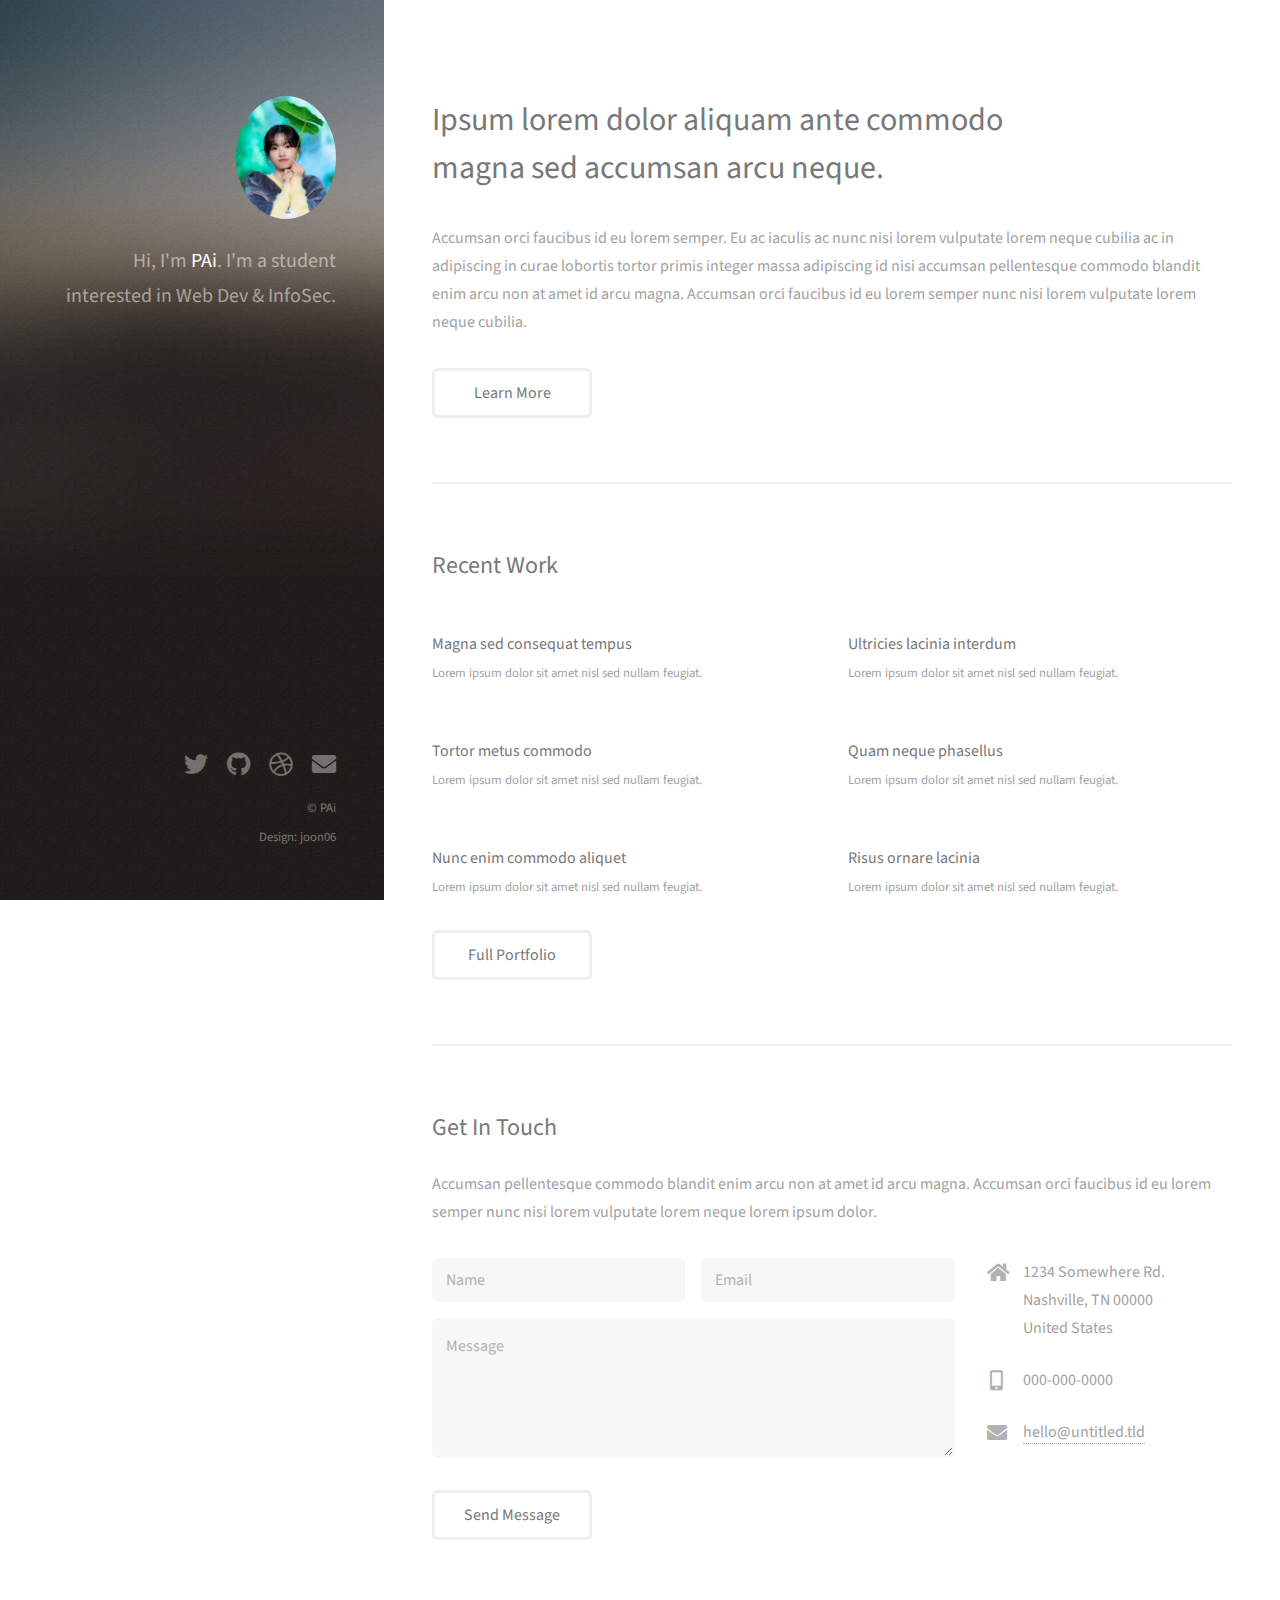
==== Main Page/index.html @ ccb16c76 "profile update" ====
<!DOCTYPE HTML>
<!--
	Strata by HTML5 UP
	html5up.net | @ajlkn
	Free for personal and commercial use under the CCA 3.0 license (html5up.net/license)
-->
<html>
	<head>
		<title>Strata by HTML5 UP</title>
		<meta charset="utf-8" />
		<meta name="viewport" content="width=device-width, initial-scale=1, user-scalable=no" />
		<link rel="stylesheet" href="assets/css/main.css" />
	</head>
	<body class="is-preload">

		<!-- Header -->
			<header id="header">
				<div class="inner">
					<a href="./index.html" class="image avatar"><img src="images/profileImage1.jpeg" alt="Profile Image" /></a>
					<h1>Hi, I'm <strong>PAi</strong>. I'm a student<br/>
					interested in Web Dev & InfoSec.<br/>
					</h1>
				</div>
			</header>

		<!-- Main -->
			<div id="main">

				<!-- One -->
					<section id="one">
						<header class="major">
							<h2>Ipsum lorem dolor aliquam ante commodo<br />
							magna sed accumsan arcu neque.</h2>
						</header>
						<p>Accumsan orci faucibus id eu lorem semper. Eu ac iaculis ac nunc nisi lorem vulputate lorem neque cubilia ac in adipiscing in curae lobortis tortor primis integer massa adipiscing id nisi accumsan pellentesque commodo blandit enim arcu non at amet id arcu magna. Accumsan orci faucibus id eu lorem semper nunc nisi lorem vulputate lorem neque cubilia.</p>
						<ul class="actions">
							<li><a href="#" class="button">Learn More</a></li>
						</ul>
					</section>

				<!-- Two -->
					<section id="two">
						<h2>Recent Work</h2>
						<div class="row">
							<article class="col-6 col-12-xsmall work-item">
								<a href="images/fulls/01.jpg" class="image fit thumb"><img src="images/thumbs/01.jpg" alt="" /></a>
								<h3>Magna sed consequat tempus</h3>
								<p>Lorem ipsum dolor sit amet nisl sed nullam feugiat.</p>
							</article>
							<article class="col-6 col-12-xsmall work-item">
								<a href="images/fulls/02.jpg" class="image fit thumb"><img src="images/thumbs/02.jpg" alt="" /></a>
								<h3>Ultricies lacinia interdum</h3>
								<p>Lorem ipsum dolor sit amet nisl sed nullam feugiat.</p>
							</article>
							<article class="col-6 col-12-xsmall work-item">
								<a href="images/fulls/03.jpg" class="image fit thumb"><img src="images/thumbs/03.jpg" alt="" /></a>
								<h3>Tortor metus commodo</h3>
								<p>Lorem ipsum dolor sit amet nisl sed nullam feugiat.</p>
							</article>
							<article class="col-6 col-12-xsmall work-item">
								<a href="images/fulls/04.jpg" class="image fit thumb"><img src="images/thumbs/04.jpg" alt="" /></a>
								<h3>Quam neque phasellus</h3>
								<p>Lorem ipsum dolor sit amet nisl sed nullam feugiat.</p>
							</article>
							<article class="col-6 col-12-xsmall work-item">
								<a href="images/fulls/05.jpg" class="image fit thumb"><img src="images/thumbs/05.jpg" alt="" /></a>
								<h3>Nunc enim commodo aliquet</h3>
								<p>Lorem ipsum dolor sit amet nisl sed nullam feugiat.</p>
							</article>
							<article class="col-6 col-12-xsmall work-item">
								<a href="images/fulls/06.jpg" class="image fit thumb"><img src="images/thumbs/06.jpg" alt="" /></a>
								<h3>Risus ornare lacinia</h3>
								<p>Lorem ipsum dolor sit amet nisl sed nullam feugiat.</p>
							</article>
						</div>
						<ul class="actions">
							<li><a href="#" class="button">Full Portfolio</a></li>
						</ul>
					</section>

				<!-- Three -->
					<section id="three">
						<h2>Get In Touch</h2>
						<p>Accumsan pellentesque commodo blandit enim arcu non at amet id arcu magna. Accumsan orci faucibus id eu lorem semper nunc nisi lorem vulputate lorem neque lorem ipsum dolor.</p>
						<div class="row">
							<div class="col-8 col-12-small">
								<form method="post" action="#">
									<div class="row gtr-uniform gtr-50">
										<div class="col-6 col-12-xsmall"><input type="text" name="name" id="name" placeholder="Name" /></div>
										<div class="col-6 col-12-xsmall"><input type="email" name="email" id="email" placeholder="Email" /></div>
										<div class="col-12"><textarea name="message" id="message" placeholder="Message" rows="4"></textarea></div>
									</div>
								</form>
								<ul class="actions">
									<li><input type="submit" value="Send Message" /></li>
								</ul>
							</div>
							<div class="col-4 col-12-small">
								<ul class="labeled-icons">
									<li>
										<h3 class="icon solid fa-home"><span class="label">Address</span></h3>
										1234 Somewhere Rd.<br />
										Nashville, TN 00000<br />
										United States
									</li>
									<li>
										<h3 class="icon solid fa-mobile-alt"><span class="label">Phone</span></h3>
										000-000-0000
									</li>
									<li>
										<h3 class="icon solid fa-envelope"><span class="label">Email</span></h3>
										<a href="#">hello@untitled.tld</a>
									</li>
								</ul>
							</div>
						</div>
					</section>

				<!-- Four -->
				<!--
					<section id="four">
						<h2>Elements</h2>

						<section>
							<h4>Text</h4>
							<p>This is <b>bold</b> and this is <strong>strong</strong>. This is <i>italic</i> and this is <em>emphasized</em>.
							This is <sup>superscript</sup> text and this is <sub>subscript</sub> text.
							This is <u>underlined</u> and this is code: <code>for (;;) { ... }</code>. Finally, <a href="#">this is a link</a>.</p>
							<hr />
							<header>
								<h4>Heading with a Subtitle</h4>
								<p>Lorem ipsum dolor sit amet nullam id egestas urna aliquam</p>
							</header>
							<p>Nunc lacinia ante nunc ac lobortis. Interdum adipiscing gravida odio porttitor sem non mi integer non faucibus ornare mi ut ante amet placerat aliquet. Volutpat eu sed ante lacinia sapien lorem accumsan varius montes viverra nibh in adipiscing blandit tempus accumsan.</p>
							<header>
								<h5>Heading with a Subtitle</h5>
								<p>Lorem ipsum dolor sit amet nullam id egestas urna aliquam</p>
							</header>
							<p>Nunc lacinia ante nunc ac lobortis. Interdum adipiscing gravida odio porttitor sem non mi integer non faucibus ornare mi ut ante amet placerat aliquet. Volutpat eu sed ante lacinia sapien lorem accumsan varius montes viverra nibh in adipiscing blandit tempus accumsan.</p>
							<hr />
							<h2>Heading Level 2</h2>
							<h3>Heading Level 3</h3>
							<h4>Heading Level 4</h4>
							<h5>Heading Level 5</h5>
							<h6>Heading Level 6</h6>
							<hr />
							<h5>Blockquote</h5>
							<blockquote>Fringilla nisl. Donec accumsan interdum nisi, quis tincidunt felis sagittis eget tempus euismod. Vestibulum ante ipsum primis in faucibus vestibulum. Blandit adipiscing eu felis iaculis volutpat ac adipiscing accumsan faucibus. Vestibulum ante ipsum primis in faucibus lorem ipsum dolor sit amet nullam adipiscing eu felis.</blockquote>
							<h5>Preformatted</h5>
							<pre><code>i = 0;

while (!deck.isInOrder()) {
print 'Iteration ' + i;
deck.shuffle();
i++;
}

print 'It took ' + i + ' iterations to sort the deck.';</code></pre>
						</section>

						<section>
							<h4>Lists</h4>
							<div class="row">
								<div class="col-6 col-12-xsmall">
									<h5>Unordered</h5>
									<ul>
										<li>Dolor pulvinar etiam magna etiam.</li>
										<li>Sagittis adipiscing lorem eleifend.</li>
										<li>Felis enim feugiat dolore viverra.</li>
									</ul>
									<h5>Alternate</h5>
									<ul class="alt">
										<li>Dolor pulvinar etiam magna etiam.</li>
										<li>Sagittis adipiscing lorem eleifend.</li>
										<li>Felis enim feugiat dolore viverra.</li>
									</ul>
								</div>
								<div class="col-6 col-12-xsmall">
									<h5>Ordered</h5>
									<ol>
										<li>Dolor pulvinar etiam magna etiam.</li>
										<li>Etiam vel felis at lorem sed viverra.</li>
										<li>Felis enim feugiat dolore viverra.</li>
										<li>Dolor pulvinar etiam magna etiam.</li>
										<li>Etiam vel felis at lorem sed viverra.</li>
										<li>Felis enim feugiat dolore viverra.</li>
									</ol>
									<h5>Icons</h5>
									<ul class="icons">
										<li><a href="#" class="icon brands fa-twitter"><span class="label">Twitter</span></a></li>
										<li><a href="#" class="icon brands fa-facebook-f"><span class="label">Facebook</span></a></li>
										<li><a href="#" class="icon brands fa-instagram"><span class="label">Instagram</span></a></li>
										<li><a href="#" class="icon brands fa-github"><span class="label">Github</span></a></li>
										<li><a href="#" class="icon brands fa-dribbble"><span class="label">Dribbble</span></a></li>
										<li><a href="#" class="icon brands fa-tumblr"><span class="label">Tumblr</span></a></li>
									</ul>
								</div>
							</div>
							<h5>Actions</h5>
							<ul class="actions">
								<li><a href="#" class="button primary">Default</a></li>
								<li><a href="#" class="button">Default</a></li>
							</ul>
							<ul class="actions small">
								<li><a href="#" class="button primary small">Small</a></li>
								<li><a href="#" class="button small">Small</a></li>
							</ul>
							<div class="row">
								<div class="col-6 col-12-small">
									<ul class="actions stacked">
										<li><a href="#" class="button primary">Default</a></li>
										<li><a href="#" class="button">Default</a></li>
									</ul>
								</div>
								<div class="col-6 col-12-small">
									<ul class="actions stacked">
										<li><a href="#" class="button primary small">Small</a></li>
										<li><a href="#" class="button small">Small</a></li>
									</ul>
								</div>
								<div class="col-6 col-12-small">
									<ul class="actions stacked">
										<li><a href="#" class="button primary fit">Default</a></li>
										<li><a href="#" class="button fit">Default</a></li>
									</ul>
								</div>
								<div class="col-6 col-12-small">
									<ul class="actions stacked">
										<li><a href="#" class="button primary small fit">Small</a></li>
										<li><a href="#" class="button small fit">Small</a></li>
									</ul>
								</div>
							</div>
						</section>

						<section>
							<h4>Table</h4>
							<h5>Default</h5>
							<div class="table-wrapper">
								<table>
									<thead>
										<tr>
											<th>Name</th>
											<th>Description</th>
											<th>Price</th>
										</tr>
									</thead>
									<tbody>
										<tr>
											<td>Item One</td>
											<td>Ante turpis integer aliquet porttitor.</td>
											<td>29.99</td>
										</tr>
										<tr>
											<td>Item Two</td>
											<td>Vis ac commodo adipiscing arcu aliquet.</td>
											<td>19.99</td>
										</tr>
										<tr>
											<td>Item Three</td>
											<td> Morbi faucibus arcu accumsan lorem.</td>
											<td>29.99</td>
										</tr>
										<tr>
											<td>Item Four</td>
											<td>Vitae integer tempus condimentum.</td>
											<td>19.99</td>
										</tr>
										<tr>
											<td>Item Five</td>
											<td>Ante turpis integer aliquet porttitor.</td>
											<td>29.99</td>
										</tr>
									</tbody>
									<tfoot>
										<tr>
											<td colspan="2"></td>
											<td>100.00</td>
										</tr>
									</tfoot>
								</table>
							</div>

							<h5>Alternate</h5>
							<div class="table-wrapper">
								<table class="alt">
									<thead>
										<tr>
											<th>Name</th>
											<th>Description</th>
											<th>Price</th>
										</tr>
									</thead>
									<tbody>
										<tr>
											<td>Item One</td>
											<td>Ante turpis integer aliquet porttitor.</td>
											<td>29.99</td>
										</tr>
										<tr>
											<td>Item Two</td>
											<td>Vis ac commodo adipiscing arcu aliquet.</td>
											<td>19.99</td>
										</tr>
										<tr>
											<td>Item Three</td>
											<td> Morbi faucibus arcu accumsan lorem.</td>
											<td>29.99</td>
										</tr>
										<tr>
											<td>Item Four</td>
											<td>Vitae integer tempus condimentum.</td>
											<td>19.99</td>
										</tr>
										<tr>
											<td>Item Five</td>
											<td>Ante turpis integer aliquet porttitor.</td>
											<td>29.99</td>
										</tr>
									</tbody>
									<tfoot>
										<tr>
											<td colspan="2"></td>
											<td>100.00</td>
										</tr>
									</tfoot>
								</table>
							</div>
						</section>

						<section>
							<h4>Buttons</h4>
							<ul class="actions">
								<li><a href="#" class="button primary">Primary</a></li>
								<li><a href="#" class="button">Default</a></li>
							</ul>
							<ul class="actions">
								<li><a href="#" class="button large">Large</a></li>
								<li><a href="#" class="button">Default</a></li>
								<li><a href="#" class="button small">Small</a></li>
							</ul>
							<ul class="actions fit">
								<li><a href="#" class="button primary fit">Fit</a></li>
								<li><a href="#" class="button fit">Fit</a></li>
							</ul>
							<ul class="actions fit small">
								<li><a href="#" class="button primary fit small">Fit + Small</a></li>
								<li><a href="#" class="button fit small">Fit + Small</a></li>
							</ul>
							<ul class="actions">
								<li><a href="#" class="button primary icon solid fa-download">Icon</a></li>
								<li><a href="#" class="button icon solid fa-download">Icon</a></li>
							</ul>
							<ul class="actions">
								<li><span class="button primary disabled">Primary</span></li>
								<li><span class="button disabled">Default</span></li>
							</ul>
						</section>

						<section>
							<h4>Form</h4>
							<form method="post" action="#">
								<div class="row gtr-uniform gtr-50">
									<div class="col-6 col-12-xsmall">
										<input type="text" name="demo-name" id="demo-name" value="" placeholder="Name" />
									</div>
									<div class="col-6 col-12-xsmall">
										<input type="email" name="demo-email" id="demo-email" value="" placeholder="Email" />
									</div>
									<div class="col-12">
										<select name="demo-category" id="demo-category">
											<option value="">- Category -</option>
											<option value="1">Manufacturing</option>
											<option value="1">Shipping</option>
											<option value="1">Administration</option>
											<option value="1">Human Resources</option>
										</select>
									</div>
									<div class="col-4 col-12-small">
										<input type="radio" id="demo-priority-low" name="demo-priority" checked>
										<label for="demo-priority-low">Low Priority</label>
									</div>
									<div class="col-4 col-12-small">
										<input type="radio" id="demo-priority-normal" name="demo-priority">
										<label for="demo-priority-normal">Normal Priority</label>
									</div>
									<div class="col-4 col-12-small">
										<input type="radio" id="demo-priority-high" name="demo-priority">
										<label for="demo-priority-high">High Priority</label>
									</div>
									<div class="col-6 col-12-small">
										<input type="checkbox" id="demo-copy" name="demo-copy">
										<label for="demo-copy">Email me a copy of this message</label>
									</div>
									<div class="col-6 col-12-small">
										<input type="checkbox" id="demo-human" name="demo-human" checked>
										<label for="demo-human">I am a human and not a robot</label>
									</div>
									<div class="col-12">
										<textarea name="demo-message" id="demo-message" placeholder="Enter your message" rows="6"></textarea>
									</div>
									<div class="col-12">
										<ul class="actions">
											<li><input type="submit" value="Send Message" class="primary" /></li>
											<li><input type="reset" value="Reset" /></li>
										</ul>
									</div>
								</div>
							</form>
						</section>

						<section>
							<h4>Image</h4>
							<h5>Fit</h5>
							<div class="box alt">
								<div class="row gtr-50 gtr-uniform">
									<div class="col-12"><span class="image fit"><img src="images/fulls/05.jpg" alt="" /></span></div>
									<div class="col-4"><span class="image fit"><img src="images/thumbs/01.jpg" alt="" /></span></div>
									<div class="col-4"><span class="image fit"><img src="images/thumbs/02.jpg" alt="" /></span></div>
									<div class="col-4"><span class="image fit"><img src="images/thumbs/03.jpg" alt="" /></span></div>
									<div class="col-4"><span class="image fit"><img src="images/thumbs/04.jpg" alt="" /></span></div>
									<div class="col-4"><span class="image fit"><img src="images/thumbs/05.jpg" alt="" /></span></div>
									<div class="col-4"><span class="image fit"><img src="images/thumbs/06.jpg" alt="" /></span></div>
									<div class="col-4"><span class="image fit"><img src="images/thumbs/03.jpg" alt="" /></span></div>
									<div class="col-4"><span class="image fit"><img src="images/thumbs/02.jpg" alt="" /></span></div>
									<div class="col-4"><span class="image fit"><img src="images/thumbs/01.jpg" alt="" /></span></div>
								</div>
							</div>
							<h5>Left &amp; Right</h5>
							<p><span class="image left"><img src="images/avatar.jpg" alt="" /></span>Fringilla nisl. Donec accumsan interdum nisi, quis tincidunt felis sagittis eget. tempus euismod. Vestibulum ante ipsum primis in faucibus vestibulum. Blandit adipiscing eu felis iaculis volutpat ac adipiscing accumsan eu faucibus. Integer ac pellentesque praesent tincidunt felis sagittis eget. tempus euismod. Vestibulum ante ipsum primis in faucibus vestibulum. Blandit adipiscing eu felis iaculis volutpat ac adipiscing accumsan eu faucibus. Integer ac pellentesque praesent. Donec accumsan interdum nisi, quis tincidunt felis sagittis eget. tempus euismod. Vestibulum ante ipsum primis in faucibus vestibulum. Blandit adipiscing eu felis iaculis volutpat ac adipiscing accumsan eu faucibus. Integer ac pellentesque praesent tincidunt felis sagittis eget. tempus euismod. Vestibulum ante ipsum primis in faucibus vestibulum. Blandit adipiscing eu felis iaculis volutpat ac adipiscing accumsan eu faucibus. Integer ac pellentesque praesent.</p>
							<p><span class="image right"><img src="images/avatar.jpg" alt="" /></span>Fringilla nisl. Donec accumsan interdum nisi, quis tincidunt felis sagittis eget. tempus euismod. Vestibulum ante ipsum primis in faucibus vestibulum. Blandit adipiscing eu felis iaculis volutpat ac adipiscing accumsan eu faucibus. Integer ac pellentesque praesent tincidunt felis sagittis eget. tempus euismod. Vestibulum ante ipsum primis in faucibus vestibulum. Blandit adipiscing eu felis iaculis volutpat ac adipiscing accumsan eu faucibus. Integer ac pellentesque praesent. Donec accumsan interdum nisi, quis tincidunt felis sagittis eget. tempus euismod. Vestibulum ante ipsum primis in faucibus vestibulum. Blandit adipiscing eu felis iaculis volutpat ac adipiscing accumsan eu faucibus. Integer ac pellentesque praesent tincidunt felis sagittis eget. tempus euismod. Vestibulum ante ipsum primis in faucibus vestibulum. Blandit adipiscing eu felis iaculis volutpat ac adipiscing accumsan eu faucibus. Integer ac pellentesque praesent.</p>
						</section>

					</section>
				-->

			</div>

		<!-- Footer -->
			<footer id="footer">
				<div class="inner">
					<ul class="icons">
						<li><a href="#" class="icon brands fa-twitter"><span class="label">Twitter</span></a></li>
						<li><a href="#" class="icon brands fa-github"><span class="label">Github</span></a></li>
						<li><a href="#" class="icon brands fa-dribbble"><span class="label">Dribbble</span></a></li>
						<li><a href="#" class="icon solid fa-envelope"><span class="label">Email</span></a></li>
					</ul>
					<ul class="copyright">
						<li>&copy; PAi</li><li>Design: joon06</li>
					</ul>
				</div>
			</footer>

		<!-- Scripts -->
			<script src="assets/js/jquery.min.js"></script>
			<script src="assets/js/jquery.poptrox.min.js"></script>
			<script src="assets/js/browser.min.js"></script>
			<script src="assets/js/breakpoints.min.js"></script>
			<script src="assets/js/util.js"></script>
			<script src="assets/js/main.js"></script>

	</body>
</html>
---- Main Page/assets/css/main.css ----
@import url("fontawesome-all.min.css");
@import url("https://fonts.googleapis.com/css?family=Source+Sans+Pro:400,400italic");

/*
	Strata by HTML5 UP
	html5up.net | @ajlkn
	Free for personal and commercial use under the CCA 3.0 license (html5up.net/license)
*/

html, body, div, span, applet, object,
iframe, h1, h2, h3, h4, h5, h6, p, blockquote,
pre, a, abbr, acronym, address, big, cite,
code, del, dfn, em, img, ins, kbd, q, s, samp,
small, strike, strong, sub, sup, tt, var, b,
u, i, center, dl, dt, dd, ol, ul, li, fieldset,
form, label, legend, table, caption, tbody,
tfoot, thead, tr, th, td, article, aside,
canvas, details, embed, figure, figcaption,
footer, header, hgroup, menu, nav, output, ruby,
section, summary, time, mark, audio, video {
	margin: 0;
	padding: 0;
	border: 0;
	font-size: 100%;
	font: inherit;
	vertical-align: baseline;}

article, aside, details, figcaption, figure,
footer, header, hgroup, menu, nav, section {
	display: block;}

body {
	line-height: 1;
}

ol, ul {
	list-style: none;
}

blockquote, q {
	quotes: none;
}

	blockquote:before, blockquote:after, q:before, q:after {
		content: '';
		content: none;
	}

table {
	border-collapse: collapse;
	border-spacing: 0;
}

body {
	-webkit-text-size-adjust: none;
}

mark {
	background-color: transparent;
	color: inherit;
}

input::-moz-focus-inner {
	border: 0;
	padding: 0;
}

input, select, textarea {
	-moz-appearance: none;
	-webkit-appearance: none;
	-ms-appearance: none;
	appearance: none;
}

/* Basic */

	html {
		box-sizing: border-box;
	}

	*, *:before, *:after {
		box-sizing: inherit;
	}

	body {
		background: #fff;
	}

		body.is-preload *, body.is-preload *:before, body.is-preload *:after {
			-moz-animation: none !important;
			-webkit-animation: none !important;
			-ms-animation: none !important;
			animation: none !important;
			-moz-transition: none !important;
			-webkit-transition: none !important;
			-ms-transition: none !important;
			transition: none !important;
		}

	body, input, select, textarea {
		color: #a2a2a2;
		font-family: "Source Sans Pro", Helvetica, sans-serif;
		font-size: 16pt;
		font-weight: 400;
		line-height: 1.75em;
	}

	a {
		-moz-transition: color 0.2s ease-in-out, border-color 0.2s ease-in-out;
		-webkit-transition: color 0.2s ease-in-out, border-color 0.2s ease-in-out;
		-ms-transition: color 0.2s ease-in-out, border-color 0.2s ease-in-out;
		transition: color 0.2s ease-in-out, border-color 0.2s ease-in-out;
		border-bottom: dotted 1px;
		color: #49bf9d;
		text-decoration: none;
	}

		a:hover {
			border-bottom-color: transparent;
			color: #49bf9d !important;
			text-decoration: none;
		}

	strong, b {
		color: #787878;
		font-weight: 400;
	}

	em, i {
		font-style: italic;
	}

	p {
		margin: 0 0 2em 0;
	}

	h1, h2, h3, h4, h5, h6 {
		color: #787878;
		font-weight: 400;
		line-height: 1em;
		margin: 0 0 1em 0;
	}

		h1 a, h2 a, h3 a, h4 a, h5 a, h6 a {
			color: inherit;
			text-decoration: none;
		}

	h1 {
		font-size: 2em;
		line-height: 1.5em;
	}

	h2 {
		font-size: 1.5em;
		line-height: 1.5em;
	}

	h3 {
		font-size: 1.25em;
		line-height: 1.5em;
	}

	h4 {
		font-size: 1.1em;
		line-height: 1.5em;
	}

	h5 {
		font-size: 0.9em;
		line-height: 1.5em;
	}

	h6 {
		font-size: 0.7em;
		line-height: 1.5em;
	}

	sub {
		font-size: 0.8em;
		position: relative;
		top: 0.5em;
	}

	sup {
		font-size: 0.8em;
		position: relative;
		top: -0.5em;
	}

	hr {
		border: 0;
		border-bottom: solid 2px #efefef;
		margin: 2em 0;
	}

		hr.major {
			margin: 3em 0;
		}

	blockquote {
		border-left: solid 6px #efefef;
		font-style: italic;
		margin: 0 0 2em 0;
		padding: 0.5em 0 0.5em 1.5em;
	}

	code {
		background: #f7f7f7;
		border-radius: 0.35em;
		border: solid 2px #efefef;
		font-family: "Courier New", monospace;
		font-size: 0.9em;
		margin: 0 0.25em;
		padding: 0.25em 0.65em;
	}

	pre {
		-webkit-overflow-scrolling: touch;
		font-family: "Courier New", monospace;
		font-size: 0.9em;
		margin: 0 0 2em 0;
	}

		pre code {
			display: block;
			line-height: 1.75em;
			padding: 1em 1.5em;
			overflow-x: auto;
		}

	.align-left {
		text-align: left;
	}

	.align-center {
		text-align: center;
	}

	.align-right {
		text-align: right;
	}

/* Container */

	.container {
		margin: 0 auto;
		max-width: calc(100% - 4em);
		width: 100%;
	}

		.container.xsmall {
			width: 25%;
		}

		.container.small {
			width: 50%;
		}

		.container.medium {
			width: 75%;
		}

		.container.large {
			width: 125%;
		}

		.container.xlarge {
			width: 150%;
		}

		.container.max {
			width: 100%;
		}

		@media screen and (max-width: 980px) {

			.container {
				width: 100% !important;
				max-width: 100% !important;
			}

		}

		@media screen and (max-width: 480px) {

			.container {
				max-width: calc(100% - 3em);
			}

		}

/* Row */

	.row {
		display: flex;
		flex-wrap: wrap;
		box-sizing: border-box;
		align-items: stretch;
	}

		.row > * {
			box-sizing: border-box;
		}

		.row.gtr-uniform > * > :last-child {
			margin-bottom: 0;
		}

		.row.aln-left {
			justify-content: flex-start;
		}

		.row.aln-center {
			justify-content: center;
		}

		.row.aln-right {
			justify-content: flex-end;
		}

		.row.aln-top {
			align-items: flex-start;
		}

		.row.aln-middle {
			align-items: center;
		}

		.row.aln-bottom {
			align-items: flex-end;
		}

		.row > .imp {
			order: -1;
		}

		.row > .col-1 {
			width: 8.33333%;
		}

		.row > .off-1 {
			margin-left: 8.33333%;
		}

		.row > .col-2 {
			width: 16.66667%;
		}

		.row > .off-2 {
			margin-left: 16.66667%;
		}

		.row > .col-3 {
			width: 25%;
		}

		.row > .off-3 {
			margin-left: 25%;
		}

		.row > .col-4 {
			width: 33.33333%;
		}

		.row > .off-4 {
			margin-left: 33.33333%;
		}

		.row > .col-5 {
			width: 41.66667%;
		}

		.row > .off-5 {
			margin-left: 41.66667%;
		}

		.row > .col-6 {
			width: 50%;
		}

		.row > .off-6 {
			margin-left: 50%;
		}

		.row > .col-7 {
			width: 58.33333%;
		}

		.row > .off-7 {
			margin-left: 58.33333%;
		}

		.row > .col-8 {
			width: 66.66667%;
		}

		.row > .off-8 {
			margin-left: 66.66667%;
		}

		.row > .col-9 {
			width: 75%;
		}

		.row > .off-9 {
			margin-left: 75%;
		}

		.row > .col-10 {
			width: 83.33333%;
		}

		.row > .off-10 {
			margin-left: 83.33333%;
		}

		.row > .col-11 {
			width: 91.66667%;
		}

		.row > .off-11 {
			margin-left: 91.66667%;
		}

		.row > .col-12 {
			width: 100%;
		}

		.row > .off-12 {
			margin-left: 100%;
		}

		.row.gtr-0 {
			margin-top: 0;
			margin-left: 0em;
		}

			.row.gtr-0 > * {
				padding: 0 0 0 0em;
			}

			.row.gtr-0.gtr-uniform {
				margin-top: 0em;
			}

				.row.gtr-0.gtr-uniform > * {
					padding-top: 0em;
				}

		.row.gtr-25 {
			margin-top: 0;
			margin-left: -0.625em;
		}

			.row.gtr-25 > * {
				padding: 0 0 0 0.625em;
			}

			.row.gtr-25.gtr-uniform {
				margin-top: -0.625em;
			}

				.row.gtr-25.gtr-uniform > * {
					padding-top: 0.625em;
				}

		.row.gtr-50 {
			margin-top: 0;
			margin-left: -1.25em;
		}

			.row.gtr-50 > * {
				padding: 0 0 0 1.25em;
			}

			.row.gtr-50.gtr-uniform {
				margin-top: -1.25em;
			}

				.row.gtr-50.gtr-uniform > * {
					padding-top: 1.25em;
				}

		.row {
			margin-top: 0;
			margin-left: -2.5em;
		}

			.row > * {
				padding: 0 0 0 2.5em;
			}

			.row.gtr-uniform {
				margin-top: -2.5em;
			}

				.row.gtr-uniform > * {
					padding-top: 2.5em;
				}

		.row.gtr-150 {
			margin-top: 0;
			margin-left: -3.75em;
		}

			.row.gtr-150 > * {
				padding: 0 0 0 3.75em;
			}

			.row.gtr-150.gtr-uniform {
				margin-top: -3.75em;
			}

				.row.gtr-150.gtr-uniform > * {
					padding-top: 3.75em;
				}

		.row.gtr-200 {
			margin-top: 0;
			margin-left: -5em;
		}

			.row.gtr-200 > * {
				padding: 0 0 0 5em;
			}

			.row.gtr-200.gtr-uniform {
				margin-top: -5em;
			}

				.row.gtr-200.gtr-uniform > * {
					padding-top: 5em;
				}

		@media screen and (max-width: 1800px) {

			.row {
				display: flex;
				flex-wrap: wrap;
				box-sizing: border-box;
				align-items: stretch;
			}

				.row > * {
					box-sizing: border-box;
				}

				.row.gtr-uniform > * > :last-child {
					margin-bottom: 0;
				}

				.row.aln-left {
					justify-content: flex-start;
				}

				.row.aln-center {
					justify-content: center;
				}

				.row.aln-right {
					justify-content: flex-end;
				}

				.row.aln-top {
					align-items: flex-start;
				}

				.row.aln-middle {
					align-items: center;
				}

				.row.aln-bottom {
					align-items: flex-end;
				}

				.row > .imp-xlarge {
					order: -1;
				}

				.row > .col-1-xlarge {
					width: 8.33333%;
				}

				.row > .off-1-xlarge {
					margin-left: 8.33333%;
				}

				.row > .col-2-xlarge {
					width: 16.66667%;
				}

				.row > .off-2-xlarge {
					margin-left: 16.66667%;
				}

				.row > .col-3-xlarge {
					width: 25%;
				}

				.row > .off-3-xlarge {
					margin-left: 25%;
				}

				.row > .col-4-xlarge {
					width: 33.33333%;
				}

				.row > .off-4-xlarge {
					margin-left: 33.33333%;
				}

				.row > .col-5-xlarge {
					width: 41.66667%;
				}

				.row > .off-5-xlarge {
					margin-left: 41.66667%;
				}

				.row > .col-6-xlarge {
					width: 50%;
				}

				.row > .off-6-xlarge {
					margin-left: 50%;
				}

				.row > .col-7-xlarge {
					width: 58.33333%;
				}

				.row > .off-7-xlarge {
					margin-left: 58.33333%;
				}

				.row > .col-8-xlarge {
					width: 66.66667%;
				}

				.row > .off-8-xlarge {
					margin-left: 66.66667%;
				}

				.row > .col-9-xlarge {
					width: 75%;
				}

				.row > .off-9-xlarge {
					margin-left: 75%;
				}

				.row > .col-10-xlarge {
					width: 83.33333%;
				}

				.row > .off-10-xlarge {
					margin-left: 83.33333%;
				}

				.row > .col-11-xlarge {
					width: 91.66667%;
				}

				.row > .off-11-xlarge {
					margin-left: 91.66667%;
				}

				.row > .col-12-xlarge {
					width: 100%;
				}

				.row > .off-12-xlarge {
					margin-left: 100%;
				}

				.row.gtr-0 {
					margin-top: 0;
					margin-left: 0em;
				}

					.row.gtr-0 > * {
						padding: 0 0 0 0em;
					}

					.row.gtr-0.gtr-uniform {
						margin-top: 0em;
					}

						.row.gtr-0.gtr-uniform > * {
							padding-top: 0em;
						}

				.row.gtr-25 {
					margin-top: 0;
					margin-left: -0.625em;
				}

					.row.gtr-25 > * {
						padding: 0 0 0 0.625em;
					}

					.row.gtr-25.gtr-uniform {
						margin-top: -0.625em;
					}

						.row.gtr-25.gtr-uniform > * {
							padding-top: 0.625em;
						}

				.row.gtr-50 {
					margin-top: 0;
					margin-left: -1.25em;
				}

					.row.gtr-50 > * {
						padding: 0 0 0 1.25em;
					}

					.row.gtr-50.gtr-uniform {
						margin-top: -1.25em;
					}

						.row.gtr-50.gtr-uniform > * {
							padding-top: 1.25em;
						}

				.row {
					margin-top: 0;
					margin-left: -2.5em;
				}

					.row > * {
						padding: 0 0 0 2.5em;
					}

					.row.gtr-uniform {
						margin-top: -2.5em;
					}

						.row.gtr-uniform > * {
							padding-top: 2.5em;
						}

				.row.gtr-150 {
					margin-top: 0;
					margin-left: -3.75em;
				}

					.row.gtr-150 > * {
						padding: 0 0 0 3.75em;
					}

					.row.gtr-150.gtr-uniform {
						margin-top: -3.75em;
					}

						.row.gtr-150.gtr-uniform > * {
							padding-top: 3.75em;
						}

				.row.gtr-200 {
					margin-top: 0;
					margin-left: -5em;
				}

					.row.gtr-200 > * {
						padding: 0 0 0 5em;
					}

					.row.gtr-200.gtr-uniform {
						margin-top: -5em;
					}

						.row.gtr-200.gtr-uniform > * {
							padding-top: 5em;
						}

		}

		@media screen and (max-width: 1280px) {

			.row {
				display: flex;
				flex-wrap: wrap;
				box-sizing: border-box;
				align-items: stretch;
			}

				.row > * {
					box-sizing: border-box;
				}

				.row.gtr-uniform > * > :last-child {
					margin-bottom: 0;
				}

				.row.aln-left {
					justify-content: flex-start;
				}

				.row.aln-center {
					justify-content: center;
				}

				.row.aln-right {
					justify-content: flex-end;
				}

				.row.aln-top {
					align-items: flex-start;
				}

				.row.aln-middle {
					align-items: center;
				}

				.row.aln-bottom {
					align-items: flex-end;
				}

				.row > .imp-large {
					order: -1;
				}

				.row > .col-1-large {
					width: 8.33333%;
				}

				.row > .off-1-large {
					margin-left: 8.33333%;
				}

				.row > .col-2-large {
					width: 16.66667%;
				}

				.row > .off-2-large {
					margin-left: 16.66667%;
				}

				.row > .col-3-large {
					width: 25%;
				}

				.row > .off-3-large {
					margin-left: 25%;
				}

				.row > .col-4-large {
					width: 33.33333%;
				}

				.row > .off-4-large {
					margin-left: 33.33333%;
				}

				.row > .col-5-large {
					width: 41.66667%;
				}

				.row > .off-5-large {
					margin-left: 41.66667%;
				}

				.row > .col-6-large {
					width: 50%;
				}

				.row > .off-6-large {
					margin-left: 50%;
				}

				.row > .col-7-large {
					width: 58.33333%;
				}

				.row > .off-7-large {
					margin-left: 58.33333%;
				}

				.row > .col-8-large {
					width: 66.66667%;
				}

				.row > .off-8-large {
					margin-left: 66.66667%;
				}

				.row > .col-9-large {
					width: 75%;
				}

				.row > .off-9-large {
					margin-left: 75%;
				}

				.row > .col-10-large {
					width: 83.33333%;
				}

				.row > .off-10-large {
					margin-left: 83.33333%;
				}

				.row > .col-11-large {
					width: 91.66667%;
				}

				.row > .off-11-large {
					margin-left: 91.66667%;
				}

				.row > .col-12-large {
					width: 100%;
				}

				.row > .off-12-large {
					margin-left: 100%;
				}

				.row.gtr-0 {
					margin-top: 0;
					margin-left: 0em;
				}

					.row.gtr-0 > * {
						padding: 0 0 0 0em;
					}

					.row.gtr-0.gtr-uniform {
						margin-top: 0em;
					}

						.row.gtr-0.gtr-uniform > * {
							padding-top: 0em;
						}

				.row.gtr-25 {
					margin-top: 0;
					margin-left: -0.5em;
				}

					.row.gtr-25 > * {
						padding: 0 0 0 0.5em;
					}

					.row.gtr-25.gtr-uniform {
						margin-top: -0.5em;
					}

						.row.gtr-25.gtr-uniform > * {
							padding-top: 0.5em;
						}

				.row.gtr-50 {
					margin-top: 0;
					margin-left: -1em;
				}

					.row.gtr-50 > * {
						padding: 0 0 0 1em;
					}

					.row.gtr-50.gtr-uniform {
						margin-top: -1em;
					}

						.row.gtr-50.gtr-uniform > * {
							padding-top: 1em;
						}

				.row {
					margin-top: 0;
					margin-left: -2em;
				}

					.row > * {
						padding: 0 0 0 2em;
					}

					.row.gtr-uniform {
						margin-top: -2em;
					}

						.row.gtr-uniform > * {
							padding-top: 2em;
						}

				.row.gtr-150 {
					margin-top: 0;
					margin-left: -3em;
				}

					.row.gtr-150 > * {
						padding: 0 0 0 3em;
					}

					.row.gtr-150.gtr-uniform {
						margin-top: -3em;
					}

						.row.gtr-150.gtr-uniform > * {
							padding-top: 3em;
						}

				.row.gtr-200 {
					margin-top: 0;
					margin-left: -4em;
				}

					.row.gtr-200 > * {
						padding: 0 0 0 4em;
					}

					.row.gtr-200.gtr-uniform {
						margin-top: -4em;
					}

						.row.gtr-200.gtr-uniform > * {
							padding-top: 4em;
						}

		}

		@media screen and (max-width: 980px) {

			.row {
				display: flex;
				flex-wrap: wrap;
				box-sizing: border-box;
				align-items: stretch;
			}

				.row > * {
					box-sizing: border-box;
				}

				.row.gtr-uniform > * > :last-child {
					margin-bottom: 0;
				}

				.row.aln-left {
					justify-content: flex-start;
				}

				.row.aln-center {
					justify-content: center;
				}

				.row.aln-right {
					justify-content: flex-end;
				}

				.row.aln-top {
					align-items: flex-start;
				}

				.row.aln-middle {
					align-items: center;
				}

				.row.aln-bottom {
					align-items: flex-end;
				}

				.row > .imp-medium {
					order: -1;
				}

				.row > .col-1-medium {
					width: 8.33333%;
				}

				.row > .off-1-medium {
					margin-left: 8.33333%;
				}

				.row > .col-2-medium {
					width: 16.66667%;
				}

				.row > .off-2-medium {
					margin-left: 16.66667%;
				}

				.row > .col-3-medium {
					width: 25%;
				}

				.row > .off-3-medium {
					margin-left: 25%;
				}

				.row > .col-4-medium {
					width: 33.33333%;
				}

				.row > .off-4-medium {
					margin-left: 33.33333%;
				}

				.row > .col-5-medium {
					width: 41.66667%;
				}

				.row > .off-5-medium {
					margin-left: 41.66667%;
				}

				.row > .col-6-medium {
					width: 50%;
				}

				.row > .off-6-medium {
					margin-left: 50%;
				}

				.row > .col-7-medium {
					width: 58.33333%;
				}

				.row > .off-7-medium {
					margin-left: 58.33333%;
				}

				.row > .col-8-medium {
					width: 66.66667%;
				}

				.row > .off-8-medium {
					margin-left: 66.66667%;
				}

				.row > .col-9-medium {
					width: 75%;
				}

				.row > .off-9-medium {
					margin-left: 75%;
				}

				.row > .col-10-medium {
					width: 83.33333%;
				}

				.row > .off-10-medium {
					margin-left: 83.33333%;
				}

				.row > .col-11-medium {
					width: 91.66667%;
				}

				.row > .off-11-medium {
					margin-left: 91.66667%;
				}

				.row > .col-12-medium {
					width: 100%;
				}

				.row > .off-12-medium {
					margin-left: 100%;
				}

				.row.gtr-0 {
					margin-top: 0;
					margin-left: 0em;
				}

					.row.gtr-0 > * {
						padding: 0 0 0 0em;
					}

					.row.gtr-0.gtr-uniform {
						margin-top: 0em;
					}

						.row.gtr-0.gtr-uniform > * {
							padding-top: 0em;
						}

				.row.gtr-25 {
					margin-top: 0;
					margin-left: -0.5em;
				}

					.row.gtr-25 > * {
						padding: 0 0 0 0.5em;
					}

					.row.gtr-25.gtr-uniform {
						margin-top: -0.5em;
					}

						.row.gtr-25.gtr-uniform > * {
							padding-top: 0.5em;
						}

				.row.gtr-50 {
					margin-top: 0;
					margin-left: -1em;
				}

					.row.gtr-50 > * {
						padding: 0 0 0 1em;
					}

					.row.gtr-50.gtr-uniform {
						margin-top: -1em;
					}

						.row.gtr-50.gtr-uniform > * {
							padding-top: 1em;
						}

				.row {
					margin-top: 0;
					margin-left: -2em;
				}

					.row > * {
						padding: 0 0 0 2em;
					}

					.row.gtr-uniform {
						margin-top: -2em;
					}

						.row.gtr-uniform > * {
							padding-top: 2em;
						}

				.row.gtr-150 {
					margin-top: 0;
					margin-left: -3em;
				}

					.row.gtr-150 > * {
						padding: 0 0 0 3em;
					}

					.row.gtr-150.gtr-uniform {
						margin-top: -3em;
					}

						.row.gtr-150.gtr-uniform > * {
							padding-top: 3em;
						}

				.row.gtr-200 {
					margin-top: 0;
					margin-left: -4em;
				}

					.row.gtr-200 > * {
						padding: 0 0 0 4em;
					}

					.row.gtr-200.gtr-uniform {
						margin-top: -4em;
					}

						.row.gtr-200.gtr-uniform > * {
							padding-top: 4em;
						}

		}

		@media screen and (max-width: 736px) {

			.row {
				display: flex;
				flex-wrap: wrap;
				box-sizing: border-box;
				align-items: stretch;
			}

				.row > * {
					box-sizing: border-box;
				}

				.row.gtr-uniform > * > :last-child {
					margin-bottom: 0;
				}

				.row.aln-left {
					justify-content: flex-start;
				}

				.row.aln-center {
					justify-content: center;
				}

				.row.aln-right {
					justify-content: flex-end;
				}

				.row.aln-top {
					align-items: flex-start;
				}

				.row.aln-middle {
					align-items: center;
				}

				.row.aln-bottom {
					align-items: flex-end;
				}

				.row > .imp-small {
					order: -1;
				}

				.row > .col-1-small {
					width: 8.33333%;
				}

				.row > .off-1-small {
					margin-left: 8.33333%;
				}

				.row > .col-2-small {
					width: 16.66667%;
				}

				.row > .off-2-small {
					margin-left: 16.66667%;
				}

				.row > .col-3-small {
					width: 25%;
				}

				.row > .off-3-small {
					margin-left: 25%;
				}

				.row > .col-4-small {
					width: 33.33333%;
				}

				.row > .off-4-small {
					margin-left: 33.33333%;
				}

				.row > .col-5-small {
					width: 41.66667%;
				}

				.row > .off-5-small {
					margin-left: 41.66667%;
				}

				.row > .col-6-small {
					width: 50%;
				}

				.row > .off-6-small {
					margin-left: 50%;
				}

				.row > .col-7-small {
					width: 58.33333%;
				}

				.row > .off-7-small {
					margin-left: 58.33333%;
				}

				.row > .col-8-small {
					width: 66.66667%;
				}

				.row > .off-8-small {
					margin-left: 66.66667%;
				}

				.row > .col-9-small {
					width: 75%;
				}

				.row > .off-9-small {
					margin-left: 75%;
				}

				.row > .col-10-small {
					width: 83.33333%;
				}

				.row > .off-10-small {
					margin-left: 83.33333%;
				}

				.row > .col-11-small {
					width: 91.66667%;
				}

				.row > .off-11-small {
					margin-left: 91.66667%;
				}

				.row > .col-12-small {
					width: 100%;
				}

				.row > .off-12-small {
					margin-left: 100%;
				}

				.row.gtr-0 {
					margin-top: 0;
					margin-left: 0em;
				}

					.row.gtr-0 > * {
						padding: 0 0 0 0em;
					}

					.row.gtr-0.gtr-uniform {
						margin-top: 0em;
					}

						.row.gtr-0.gtr-uniform > * {
							padding-top: 0em;
						}

				.row.gtr-25 {
					margin-top: 0;
					margin-left: -0.375em;
				}

					.row.gtr-25 > * {
						padding: 0 0 0 0.375em;
					}

					.row.gtr-25.gtr-uniform {
						margin-top: -0.375em;
					}

						.row.gtr-25.gtr-uniform > * {
							padding-top: 0.375em;
						}

				.row.gtr-50 {
					margin-top: 0;
					margin-left: -0.75em;
				}

					.row.gtr-50 > * {
						padding: 0 0 0 0.75em;
					}

					.row.gtr-50.gtr-uniform {
						margin-top: -0.75em;
					}

						.row.gtr-50.gtr-uniform > * {
							padding-top: 0.75em;
						}

				.row {
					margin-top: 0;
					margin-left: -1.5em;
				}

					.row > * {
						padding: 0 0 0 1.5em;
					}

					.row.gtr-uniform {
						margin-top: -1.5em;
					}

						.row.gtr-uniform > * {
							padding-top: 1.5em;
						}

				.row.gtr-150 {
					margin-top: 0;
					margin-left: -2.25em;
				}

					.row.gtr-150 > * {
						padding: 0 0 0 2.25em;
					}

					.row.gtr-150.gtr-uniform {
						margin-top: -2.25em;
					}

						.row.gtr-150.gtr-uniform > * {
							padding-top: 2.25em;
						}

				.row.gtr-200 {
					margin-top: 0;
					margin-left: -3em;
				}

					.row.gtr-200 > * {
						padding: 0 0 0 3em;
					}

					.row.gtr-200.gtr-uniform {
						margin-top: -3em;
					}

						.row.gtr-200.gtr-uniform > * {
							padding-top: 3em;
						}

		}

		@media screen and (max-width: 480px) {

			.row {
				display: flex;
				flex-wrap: wrap;
				box-sizing: border-box;
				align-items: stretch;
			}

				.row > * {
					box-sizing: border-box;
				}

				.row.gtr-uniform > * > :last-child {
					margin-bottom: 0;
				}

				.row.aln-left {
					justify-content: flex-start;
				}

				.row.aln-center {
					justify-content: center;
				}

				.row.aln-right {
					justify-content: flex-end;
				}

				.row.aln-top {
					align-items: flex-start;
				}

				.row.aln-middle {
					align-items: center;
				}

				.row.aln-bottom {
					align-items: flex-end;
				}

				.row > .imp-xsmall {
					order: -1;
				}

				.row > .col-1-xsmall {
					width: 8.33333%;
				}

				.row > .off-1-xsmall {
					margin-left: 8.33333%;
				}

				.row > .col-2-xsmall {
					width: 16.66667%;
				}

				.row > .off-2-xsmall {
					margin-left: 16.66667%;
				}

				.row > .col-3-xsmall {
					width: 25%;
				}

				.row > .off-3-xsmall {
					margin-left: 25%;
				}

				.row > .col-4-xsmall {
					width: 33.33333%;
				}

				.row > .off-4-xsmall {
					margin-left: 33.33333%;
				}

				.row > .col-5-xsmall {
					width: 41.66667%;
				}

				.row > .off-5-xsmall {
					margin-left: 41.66667%;
				}

				.row > .col-6-xsmall {
					width: 50%;
				}

				.row > .off-6-xsmall {
					margin-left: 50%;
				}

				.row > .col-7-xsmall {
					width: 58.33333%;
				}

				.row > .off-7-xsmall {
					margin-left: 58.33333%;
				}

				.row > .col-8-xsmall {
					width: 66.66667%;
				}

				.row > .off-8-xsmall {
					margin-left: 66.66667%;
				}

				.row > .col-9-xsmall {
					width: 75%;
				}

				.row > .off-9-xsmall {
					margin-left: 75%;
				}

				.row > .col-10-xsmall {
					width: 83.33333%;
				}

				.row > .off-10-xsmall {
					margin-left: 83.33333%;
				}

				.row > .col-11-xsmall {
					width: 91.66667%;
				}

				.row > .off-11-xsmall {
					margin-left: 91.66667%;
				}

				.row > .col-12-xsmall {
					width: 100%;
				}

				.row > .off-12-xsmall {
					margin-left: 100%;
				}

				.row.gtr-0 {
					margin-top: 0;
					margin-left: 0em;
				}

					.row.gtr-0 > * {
						padding: 0 0 0 0em;
					}

					.row.gtr-0.gtr-uniform {
						margin-top: 0em;
					}

						.row.gtr-0.gtr-uniform > * {
							padding-top: 0em;
						}

				.row.gtr-25 {
					margin-top: 0;
					margin-left: -0.375em;
				}

					.row.gtr-25 > * {
						padding: 0 0 0 0.375em;
					}

					.row.gtr-25.gtr-uniform {
						margin-top: -0.375em;
					}

						.row.gtr-25.gtr-uniform > * {
							padding-top: 0.375em;
						}

				.row.gtr-50 {
					margin-top: 0;
					margin-left: -0.75em;
				}

					.row.gtr-50 > * {
						padding: 0 0 0 0.75em;
					}

					.row.gtr-50.gtr-uniform {
						margin-top: -0.75em;
					}

						.row.gtr-50.gtr-uniform > * {
							padding-top: 0.75em;
						}

				.row {
					margin-top: 0;
					margin-left: -1.5em;
				}

					.row > * {
						padding: 0 0 0 1.5em;
					}

					.row.gtr-uniform {
						margin-top: -1.5em;
					}

						.row.gtr-uniform > * {
							padding-top: 1.5em;
						}

				.row.gtr-150 {
					margin-top: 0;
					margin-left: -2.25em;
				}

					.row.gtr-150 > * {
						padding: 0 0 0 2.25em;
					}

					.row.gtr-150.gtr-uniform {
						margin-top: -2.25em;
					}

						.row.gtr-150.gtr-uniform > * {
							padding-top: 2.25em;
						}

				.row.gtr-200 {
					margin-top: 0;
					margin-left: -3em;
				}

					.row.gtr-200 > * {
						padding: 0 0 0 3em;
					}

					.row.gtr-200.gtr-uniform {
						margin-top: -3em;
					}

						.row.gtr-200.gtr-uniform > * {
							padding-top: 3em;
						}

		}

/* Section/Article */

	section.special, article.special {
		text-align: center;
	}

	header p {
		color: #b2b2b2;
		position: relative;
		margin: 0 0 1.5em 0;
	}

	header h2 + p {
		font-size: 1.25em;
		margin-top: -1em;
		line-height: 1.5em;
	}

	header h3 + p {
		font-size: 1.1em;
		margin-top: -0.8em;
		line-height: 1.5em;
	}

	header h4 + p,
	header h5 + p,
	header h6 + p {
		font-size: 0.9em;
		margin-top: -0.6em;
		line-height: 1.5em;
	}

	header.major h2 {
		font-size: 2em;
	}

/* Form */

	form {
		margin: 0 0 2em 0;
	}

	label {
		color: #787878;
		display: block;
		font-size: 0.9em;
		font-weight: 400;
		margin: 0 0 1em 0;
	}

	input[type="text"],
	input[type="password"],
	input[type="email"],
	select,
	textarea {
		-moz-appearance: none;
		-webkit-appearance: none;
		-ms-appearance: none;
		appearance: none;
		background: #f7f7f7;
		border-radius: 0.35em;
		border: solid 2px transparent;
		color: inherit;
		display: block;
		outline: 0;
		padding: 0 0.75em;
		text-decoration: none;
		width: 100%;
	}

		input[type="text"]:invalid,
		input[type="password"]:invalid,
		input[type="email"]:invalid,
		select:invalid,
		textarea:invalid {
			box-shadow: none;
		}

		input[type="text"]:focus,
		input[type="password"]:focus,
		input[type="email"]:focus,
		select:focus,
		textarea:focus {
			border-color: #49bf9d;
		}

	select {
		background-image: url("data:image/svg+xml;charset=utf8,%3Csvg xmlns='http://www.w3.org/2000/svg' width='40' height='40' preserveAspectRatio='none' viewBox='0 0 40 40'%3E%3Cpath d='M9.4,12.3l10.4,10.4l10.4-10.4c0.2-0.2,0.5-0.4,0.9-0.4c0.3,0,0.6,0.1,0.9,0.4l3.3,3.3c0.2,0.2,0.4,0.5,0.4,0.9 c0,0.4-0.1,0.6-0.4,0.9L20.7,31.9c-0.2,0.2-0.5,0.4-0.9,0.4c-0.3,0-0.6-0.1-0.9-0.4L4.3,17.3c-0.2-0.2-0.4-0.5-0.4-0.9 c0-0.4,0.1-0.6,0.4-0.9l3.3-3.3c0.2-0.2,0.5-0.4,0.9-0.4S9.1,12.1,9.4,12.3z' fill='%23dfdfdf' /%3E%3C/svg%3E");
		background-size: 1.25rem;
		background-repeat: no-repeat;
		background-position: calc(100% - 1rem) center;
		height: 2.75em;
		padding-right: 2.75em;
		text-overflow: ellipsis;
	}

		select option {
			color: #787878;
			background: #fff;
		}

		select:focus::-ms-value {
			background-color: transparent;
		}

		select::-ms-expand {
			display: none;
		}

	input[type="text"],
	input[type="password"],
	input[type="email"],
	select {
		height: 2.75em;
	}

	textarea {
		padding: 0.75em;
	}

	input[type="checkbox"],
	input[type="radio"] {
		-moz-appearance: none;
		-webkit-appearance: none;
		-ms-appearance: none;
		appearance: none;
		display: block;
		float: left;
		margin-right: -2em;
		opacity: 0;
		width: 1em;
		z-index: -1;
	}

		input[type="checkbox"] + label,
		input[type="radio"] + label {
			text-decoration: none;
			color: #a2a2a2;
			cursor: pointer;
			display: inline-block;
			font-size: 1em;
			font-weight: 400;
			padding-left: 2.4em;
			padding-right: 0.75em;
			position: relative;
		}

			input[type="checkbox"] + label:before,
			input[type="radio"] + label:before {
				-moz-osx-font-smoothing: grayscale;
				-webkit-font-smoothing: antialiased;
				display: inline-block;
				font-style: normal;
				font-variant: normal;
				text-rendering: auto;
				line-height: 1;
				text-transform: none !important;
				font-family: 'Font Awesome 5 Free';
				font-weight: 900;
			}

			input[type="checkbox"] + label:before,
			input[type="radio"] + label:before {
				background: #f7f7f7;
				border-radius: 0.35em;
				border: solid 2px transparent;
				content: '';
				display: inline-block;
				font-size: 0.8em;
				height: 2.0625em;
				left: 0;
				line-height: 1.85625em;
				position: absolute;
				text-align: center;
				top: 0;
				width: 2.0625em;
			}

		input[type="checkbox"]:checked + label:before,
		input[type="radio"]:checked + label:before {
			background: #787878;
			border-color: #787878;
			color: #fff;
			content: '\f00c';
		}

		input[type="checkbox"]:focus + label:before,
		input[type="radio"]:focus + label:before {
			border-color: #49bf9d;
		}

	input[type="checkbox"] + label:before {
		border-radius: 0.35em;
	}

	input[type="radio"] + label:before {
		border-radius: 100%;
	}

	::-webkit-input-placeholder {
		color: #b2b2b2 !important;
		opacity: 1.0;
	}

	:-moz-placeholder {
		color: #b2b2b2 !important;
		opacity: 1.0;
	}

	::-moz-placeholder {
		color: #b2b2b2 !important;
		opacity: 1.0;
	}

	:-ms-input-placeholder {
		color: #b2b2b2 !important;
		opacity: 1.0;
	}

/* Box */

	.box {
		border-radius: 0.35em;
		border: solid 2px #efefef;
		margin-bottom: 2em;
		padding: 1.5em;
	}

		.box > :last-child,
		.box > :last-child > :last-child,
		.box > :last-child > :last-child > :last-child {
			margin-bottom: 0;
		}

		.box.alt {
			border: 0;
			border-radius: 0;
			padding: 0;
		}

/* Icon */

	.icon {
		text-decoration: none;
		border-bottom: none;
		position: relative;
	}

		.icon:before {
			-moz-osx-font-smoothing: grayscale;
			-webkit-font-smoothing: antialiased;
			display: inline-block;
			font-style: normal;
			font-variant: normal;
			text-rendering: auto;
			line-height: 1;
			text-transform: none !important;
			font-family: 'Font Awesome 5 Free';
			font-weight: 400;
		}

		.icon > .label {
			display: none;
		}

		.icon:before {
			line-height: inherit;
		}

		.icon.solid:before {
			font-weight: 900;
		}

		.icon.brands:before {
			font-family: 'Font Awesome 5 Brands';
		}

/* Image */

	.image {
		border-radius: 0.35em;
		border: 0;
		display: inline-block;
		position: relative;
	}

		.image:before {
			-moz-transition: opacity 0.2s ease-in-out;
			-webkit-transition: opacity 0.2s ease-in-out;
			-ms-transition: opacity 0.2s ease-in-out;
			transition: opacity 0.2s ease-in-out;
			background: url("images/overlay.png");
			border-radius: 0.35em;
			content: '';
			display: block;
			height: 100%;
			left: 0;
			opacity: 0.5;
			position: absolute;
			top: 0;
			width: 100%;
		}

		.image.thumb {
			text-align: center;
		}

			.image.thumb:after {
				-moz-transition: opacity 0.2s ease-in-out;
				-webkit-transition: opacity 0.2s ease-in-out;
				-ms-transition: opacity 0.2s ease-in-out;
				transition: opacity 0.2s ease-in-out;
				border-radius: 0.35em;
				border: solid 3px rgba(255, 255, 255, 0.5);
				color: #fff;
				content: 'View';
				display: inline-block;
				font-size: 0.8em;
				font-weight: 400;
				left: 50%;
				line-height: 2.25em;
				margin: -1.25em 0 0 -3em;
				opacity: 0;
				padding: 0 1.5em;
				position: absolute;
				text-align: center;
				text-decoration: none;
				top: 50%;
				white-space: nowrap;
			}

			.image.thumb:hover:after {
				opacity: 1.0;
			}

			.image.thumb:hover:before {
				background: url("images/overlay.png"), url("images/overlay.png");
				opacity: 1.0;
			}

		.image img {
			border-radius: 0.35em;
			display: block;
		}

		.image.left {
			float: left;
			margin: 0 1.5em 1em 0;
			top: 0.25em;
		}

		.image.right {
			float: right;
			margin: 0 0 1em 1.5em;
			top: 0.25em;
		}

		.image.left, .image.right {
			max-width: 40%;
		}

			.image.left img, .image.right img {
				width: 100%;
			}

		.image.fit {
			display: block;
			margin: 0 0 2em 0;
			width: 100%;
		}

			.image.fit img {
				width: 100%;
			}

		.image.avatar {
			border-radius: 100%;
		}

			.image.avatar:before {
				display: none;
			}

			.image.avatar img {
				border-radius: 100%;
				width: 100%;
			}

/* List */

	ol {
		list-style: decimal;
		margin: 0 0 2em 0;
		padding-left: 1.25em;
	}

		ol li {
			padding-left: 0.25em;
		}

	ul {
		list-style: disc;
		margin: 0 0 2em 0;
		padding-left: 1em;
	}

		ul li {
			padding-left: 0.5em;
		}

		ul.alt {
			list-style: none;
			padding-left: 0;
		}

			ul.alt li {
				border-top: solid 2px #efefef;
				padding: 0.5em 0;
			}

				ul.alt li:first-child {
					border-top: 0;
					padding-top: 0;
				}

	dl {
		margin: 0 0 2em 0;
	}

/* Icons */

	ul.icons {
		cursor: default;
		list-style: none;
		padding-left: 0;
	}

		ul.icons li {
			display: inline-block;
			padding: 0 1em 0 0;
		}

			ul.icons li:last-child {
				padding-right: 0;
			}

			ul.icons li .icon:before {
				font-size: 1.5em;
			}

/* Labeled Icons */

	ul.labeled-icons {
		list-style: none;
		padding: 0;
	}

		ul.labeled-icons li {
			line-height: 1.75em;
			margin: 1.5em 0 0 0;
			padding-left: 2.25em;
			position: relative;
		}

			ul.labeled-icons li:first-child {
				margin-top: 0;
			}

			ul.labeled-icons li a {
				color: inherit;
			}

			ul.labeled-icons li h3 {
				color: #b2b2b2;
				left: 0;
				position: absolute;
				text-align: center;
				top: 0;
				width: 1em;
			}

/* Actions */

	ul.actions {
		display: -moz-flex;
		display: -webkit-flex;
		display: -ms-flex;
		display: flex;
		cursor: default;
		list-style: none;
		margin-left: -1em;
		padding-left: 0;
	}

		ul.actions li {
			padding: 0 0 0 1em;
			vertical-align: middle;
		}

		ul.actions.special {
			-moz-justify-content: center;
			-webkit-justify-content: center;
			-ms-justify-content: center;
			justify-content: center;
			width: 100%;
			margin-left: 0;
		}

			ul.actions.special li:first-child {
				padding-left: 0;
			}

		ul.actions.stacked {
			-moz-flex-direction: column;
			-webkit-flex-direction: column;
			-ms-flex-direction: column;
			flex-direction: column;
			margin-left: 0;
		}

			ul.actions.stacked li {
				padding: 1.3em 0 0 0;
			}

				ul.actions.stacked li:first-child {
					padding-top: 0;
				}

		ul.actions.fit {
			width: calc(100% + 1em);
		}

			ul.actions.fit li {
				-moz-flex-grow: 1;
				-webkit-flex-grow: 1;
				-ms-flex-grow: 1;
				flex-grow: 1;
				-moz-flex-shrink: 1;
				-webkit-flex-shrink: 1;
				-ms-flex-shrink: 1;
				flex-shrink: 1;
				width: 100%;
			}

				ul.actions.fit li > * {
					width: 100%;
				}

			ul.actions.fit.stacked {
				width: 100%;
			}

		@media screen and (max-width: 480px) {

			ul.actions:not(.fixed) {
				-moz-flex-direction: column;
				-webkit-flex-direction: column;
				-ms-flex-direction: column;
				flex-direction: column;
				margin-left: 0;
				width: 100% !important;
			}

				ul.actions:not(.fixed) li {
					-moz-flex-grow: 1;
					-webkit-flex-grow: 1;
					-ms-flex-grow: 1;
					flex-grow: 1;
					-moz-flex-shrink: 1;
					-webkit-flex-shrink: 1;
					-ms-flex-shrink: 1;
					flex-shrink: 1;
					padding: 1em 0 0 0;
					text-align: center;
					width: 100%;
				}

					ul.actions:not(.fixed) li > * {
						width: 100%;
					}

					ul.actions:not(.fixed) li:first-child {
						padding-top: 0;
					}

					ul.actions:not(.fixed) li input[type="submit"],
					ul.actions:not(.fixed) li input[type="reset"],
					ul.actions:not(.fixed) li input[type="button"],
					ul.actions:not(.fixed) li button,
					ul.actions:not(.fixed) li .button {
						width: 100%;
					}

						ul.actions:not(.fixed) li input[type="submit"].icon:before,
						ul.actions:not(.fixed) li input[type="reset"].icon:before,
						ul.actions:not(.fixed) li input[type="button"].icon:before,
						ul.actions:not(.fixed) li button.icon:before,
						ul.actions:not(.fixed) li .button.icon:before {
							margin-left: -0.5em;
						}

		}

/* Table */

	.table-wrapper {
		-webkit-overflow-scrolling: touch;
		overflow-x: auto;
	}

	table {
		margin: 0 0 2em 0;
		width: 100%;
	}

		table tbody tr {
			border: solid 1px #efefef;
			border-left: 0;
			border-right: 0;
		}

			table tbody tr:nth-child(2n + 1) {
				background-color: #f7f7f7;
			}

		table td {
			padding: 0.75em 0.75em;
		}

		table th {
			color: #787878;
			font-size: 0.9em;
			font-weight: 400;
			padding: 0 0.75em 0.75em 0.75em;
			text-align: left;
		}

		table thead {
			border-bottom: solid 2px #efefef;
		}

		table tfoot {
			border-top: solid 2px #efefef;
		}

		table.alt {
			border-collapse: separate;
		}

			table.alt tbody tr td {
				border: solid 2px #efefef;
				border-left-width: 0;
				border-top-width: 0;
			}

				table.alt tbody tr td:first-child {
					border-left-width: 2px;
				}

			table.alt tbody tr:first-child td {
				border-top-width: 2px;
			}

			table.alt thead {
				border-bottom: 0;
			}

			table.alt tfoot {
				border-top: 0;
			}

/* Button */

	input[type="submit"],
	input[type="reset"],
	input[type="button"],
	.button {
		-moz-appearance: none;
		-webkit-appearance: none;
		-ms-appearance: none;
		appearance: none;
		-moz-transition: background-color 0.2s ease-in-out, color 0.2s ease-in-out, border-color 0.2s ease-in-out;
		-webkit-transition: background-color 0.2s ease-in-out, color 0.2s ease-in-out, border-color 0.2s ease-in-out;
		-ms-transition: background-color 0.2s ease-in-out, color 0.2s ease-in-out, border-color 0.2s ease-in-out;
		transition: background-color 0.2s ease-in-out, color 0.2s ease-in-out, border-color 0.2s ease-in-out;
		background-color: transparent;
		border-radius: 0.35em;
		border: solid 3px #efefef;
		color: #787878 !important;
		cursor: pointer;
		display: inline-block;
		font-weight: 400;
		height: 3.15em;
		height: calc(2.75em + 6px);
		line-height: 2.75em;
		min-width: 10em;
		padding: 0 1.5em;
		text-align: center;
		text-decoration: none;
		white-space: nowrap;
	}

		input[type="submit"]:hover,
		input[type="reset"]:hover,
		input[type="button"]:hover,
		.button:hover {
			border-color: #49bf9d;
			color: #49bf9d !important;
		}

		input[type="submit"]:active,
		input[type="reset"]:active,
		input[type="button"]:active,
		.button:active {
			background-color: rgba(73, 191, 157, 0.1);
			border-color: #49bf9d;
			color: #49bf9d !important;
		}

		input[type="submit"].icon,
		input[type="reset"].icon,
		input[type="button"].icon,
		.button.icon {
			padding-left: 1.35em;
		}

			input[type="submit"].icon:before,
			input[type="reset"].icon:before,
			input[type="button"].icon:before,
			.button.icon:before {
				margin-right: 0.5em;
			}

		input[type="submit"].fit,
		input[type="reset"].fit,
		input[type="button"].fit,
		.button.fit {
			min-width: 0;
			width: 100%;
		}

		input[type="submit"].small,
		input[type="reset"].small,
		input[type="button"].small,
		.button.small {
			font-size: 0.8em;
		}

		input[type="submit"].large,
		input[type="reset"].large,
		input[type="button"].large,
		.button.large {
			font-size: 1.35em;
		}

		input[type="submit"].primary,
		input[type="reset"].primary,
		input[type="button"].primary,
		.button.primary {
			background-color: #49bf9d;
			border-color: #49bf9d;
			color: #ffffff !important;
		}

			input[type="submit"].primary:hover,
			input[type="reset"].primary:hover,
			input[type="button"].primary:hover,
			.button.primary:hover {
				background-color: #5cc6a7;
				border-color: #5cc6a7;
			}

			input[type="submit"].primary:active,
			input[type="reset"].primary:active,
			input[type="button"].primary:active,
			.button.primary:active {
				background-color: #3eb08f;
				border-color: #3eb08f;
			}

		input[type="submit"].disabled, input[type="submit"]:disabled,
		input[type="reset"].disabled,
		input[type="reset"]:disabled,
		input[type="button"].disabled,
		input[type="button"]:disabled,
		.button.disabled,
		.button:disabled {
			background-color: #e7e7e7 !important;
			border-color: #e7e7e7 !important;
			color: #b2b2b2 !important;
			cursor: default;
		}

/* Work Item */

	.work-item {
		margin: 0 0 2em 0;
	}

		.work-item .image {
			margin: 0 0 1.5em 0;
		}

		.work-item h3 {
			font-size: 1em;
			margin: 0 0 0.5em 0;
		}

		.work-item p {
			font-size: 0.8em;
			line-height: 1.5em;
			margin: 0;
		}

/* Header */

	#header {
		display: -moz-flex;
		display: -webkit-flex;
		display: -ms-flex;
		display: flex;
		-moz-flex-direction: column;
		-webkit-flex-direction: column;
		-ms-flex-direction: column;
		flex-direction: column;
		-moz-align-items: -moz-flex-end;
		-webkit-align-items: -webkit-flex-end;
		-ms-align-items: -ms-flex-end;
		align-items: flex-end;
		-moz-justify-content: space-between;
		-webkit-justify-content: space-between;
		-ms-justify-content: space-between;
		justify-content: space-between;
		background-color: #1f1815;
		background-attachment: scroll,								scroll;
		background-image: url("images/overlay.png"), url("../../images/bg.jpg");
		background-position: top left,							top left;
		background-repeat: repeat,								no-repeat;
		background-size: auto,								150%;
		color: rgba(255, 255, 255, 0.5);
		height: 100%;
		left: 0;
		padding: 8em 4em;
		position: fixed;
		text-align: right;
		top: 0;
		width: 35%;
	}

		#header > * {
			-moz-flex-shrink: 0;
			-webkit-flex-shrink: 0;
			-ms-flex-shrink: 0;
			flex-shrink: 0;
			width: 100%;
		}

		#header > .inner {
			-moz-flex-grow: 1;
			-webkit-flex-grow: 1;
			-ms-flex-grow: 1;
			flex-grow: 1;
			margin: 0 0 2em 0;
		}

		#header strong, #header b {
			color: #ffffff;
		}

		#header h2, #header h3, #header h4, #header h5, #header h6 {
			color: #ffffff;
		}

		#header h1 {
			color: rgba(255, 255, 255, 0.5);
			font-size: 1.35em;
			line-height: 1.75em;
			margin: 0;
		}

		#header .image.avatar {
			margin: 0 0 1em 0;
			width: 6.25em;
		}

/* Footer */

	#footer .icons {
		margin: 1em 0 0 0;
	}

		#footer .icons a {
			color: rgba(255, 255, 255, 0.4);
		}

	#footer .copyright {
		color: rgba(255, 255, 255, 0.4);
		font-size: 0.8em;
		list-style: none;
		margin: 1em 0 0 0;
		padding: 0;
	}

		#footer .copyright li {
			border-left: solid 1px rgba(255, 255, 255, 0.25);
			display: inline-block;
			line-height: 1em;
			margin-left: 0.75em;
			padding-left: 0.75em;
		}

			#footer .copyright li:first-child {
				border-left: 0;
				margin-left: 0;
				padding-left: 0;
			}

			#footer .copyright li a {
				color: inherit;
			}

/* Main */

	#main {
		margin-left: 35%;
		max-width: 54em;
		padding: 8em 4em 4em 4em;
		width: calc(100% - 35%);
	}

		#main > section {
			border-top: solid 2px #efefef;
			margin: 4em 0 0 0;
			padding: 4em 0 0 0;
		}

			#main > section:first-child {
				border-top: 0;
				margin-top: 0;
				padding-top: 0;
			}

/* Poptrox */

	@-moz-keyframes spin {
		0% {
			-moz-transform: rotate(0deg);
			-webkit-transform: rotate(0deg);
			-ms-transform: rotate(0deg);
			transform: rotate(0deg);
		}

		100% {
			-moz-transform: rotate(360deg);
			-webkit-transform: rotate(360deg);
			-ms-transform: rotate(360deg);
			transform: rotate(360deg);
		}
	}

	@-webkit-keyframes spin {
		0% {
			-moz-transform: rotate(0deg);
			-webkit-transform: rotate(0deg);
			-ms-transform: rotate(0deg);
			transform: rotate(0deg);
		}

		100% {
			-moz-transform: rotate(360deg);
			-webkit-transform: rotate(360deg);
			-ms-transform: rotate(360deg);
			transform: rotate(360deg);
		}
	}

	@-ms-keyframes spin {
		0% {
			-moz-transform: rotate(0deg);
			-webkit-transform: rotate(0deg);
			-ms-transform: rotate(0deg);
			transform: rotate(0deg);
		}

		100% {
			-moz-transform: rotate(360deg);
			-webkit-transform: rotate(360deg);
			-ms-transform: rotate(360deg);
			transform: rotate(360deg);
		}
	}

	@keyframes spin {
		0% {
			-moz-transform: rotate(0deg);
			-webkit-transform: rotate(0deg);
			-ms-transform: rotate(0deg);
			transform: rotate(0deg);
		}

		100% {
			-moz-transform: rotate(360deg);
			-webkit-transform: rotate(360deg);
			-ms-transform: rotate(360deg);
			transform: rotate(360deg);
		}
	}

	.poptrox-popup {
		-moz-box-sizing: content-box;
		-webkit-box-sizing: content-box;
		-ms-box-sizing: content-box;
		box-sizing: content-box;
		-webkit-tap-highlight-color: rgba(255, 255, 255, 0);
		background: #fff;
		border-radius: 0.35em;
		box-shadow: 0 0.1em 0.15em 0 rgba(0, 0, 0, 0.15);
		overflow: hidden;
		padding-bottom: 3em;
	}

		.poptrox-popup .loader {
			text-decoration: none;
			-moz-animation: spin 1s linear infinite;
			-webkit-animation: spin 1s linear infinite;
			-ms-animation: spin 1s linear infinite;
			animation: spin 1s linear infinite;
			font-size: 1.5em;
			height: 1em;
			left: 50%;
			line-height: 1em;
			margin: -0.5em 0 0 -0.5em;
			position: absolute;
			top: 50%;
			width: 1em;
		}

			.poptrox-popup .loader:before {
				-moz-osx-font-smoothing: grayscale;
				-webkit-font-smoothing: antialiased;
				display: inline-block;
				font-style: normal;
				font-variant: normal;
				text-rendering: auto;
				line-height: 1;
				text-transform: none !important;
				font-family: 'Font Awesome 5 Free';
				font-weight: 900;
			}

			.poptrox-popup .loader:before {
				content: '\f1ce';
			}

		.poptrox-popup .caption {
			background: #fff;
			bottom: 0;
			cursor: default;
			font-size: 0.9em;
			height: 3em;
			left: 0;
			line-height: 2.8em;
			position: absolute;
			text-align: center;
			width: 100%;
			z-index: 1;
		}

		.poptrox-popup .nav-next,
		.poptrox-popup .nav-previous {
			text-decoration: none;
			-moz-transition: opacity 0.2s ease-in-out;
			-webkit-transition: opacity 0.2s ease-in-out;
			-ms-transition: opacity 0.2s ease-in-out;
			transition: opacity 0.2s ease-in-out;
			-webkit-tap-highlight-color: rgba(255, 255, 255, 0);
			background: rgba(0, 0, 0, 0.01);
			cursor: pointer;
			height: 100%;
			opacity: 0;
			position: absolute;
			top: 0;
			width: 50%;
		}

			.poptrox-popup .nav-next:before,
			.poptrox-popup .nav-previous:before {
				-moz-osx-font-smoothing: grayscale;
				-webkit-font-smoothing: antialiased;
				display: inline-block;
				font-style: normal;
				font-variant: normal;
				text-rendering: auto;
				line-height: 1;
				text-transform: none !important;
				font-family: 'Font Awesome 5 Free';
				font-weight: 900;
			}

			.poptrox-popup .nav-next:before,
			.poptrox-popup .nav-previous:before {
				color: #fff;
				font-size: 2.5em;
				height: 1em;
				line-height: 1em;
				margin-top: -0.75em;
				position: absolute;
				text-align: center;
				top: 50%;
				width: 1.5em;
			}

		.poptrox-popup .nav-next {
			right: 0;
		}

			.poptrox-popup .nav-next:before {
				content: '\f105';
				right: 0;
			}

		.poptrox-popup .nav-previous {
			left: 0;
		}

			.poptrox-popup .nav-previous:before {
				content: '\f104';
				left: 0;
			}

		.poptrox-popup .closer {
			text-decoration: none;
			-moz-transition: opacity 0.2s ease-in-out;
			-webkit-transition: opacity 0.2s ease-in-out;
			-ms-transition: opacity 0.2s ease-in-out;
			transition: opacity 0.2s ease-in-out;
			-webkit-tap-highlight-color: rgba(255, 255, 255, 0);
			color: #fff;
			height: 4em;
			line-height: 4em;
			opacity: 0;
			position: absolute;
			right: 0;
			text-align: center;
			top: 0;
			width: 4em;
			z-index: 2;
		}

			.poptrox-popup .closer:before {
				-moz-osx-font-smoothing: grayscale;
				-webkit-font-smoothing: antialiased;
				display: inline-block;
				font-style: normal;
				font-variant: normal;
				text-rendering: auto;
				line-height: 1;
				text-transform: none !important;
				font-family: 'Font Awesome 5 Free';
				font-weight: 900;
			}

			.poptrox-popup .closer:before {
				-moz-box-sizing: content-box;
				-webkit-box-sizing: content-box;
				-ms-box-sizing: content-box;
				box-sizing: content-box;
				border-radius: 100%;
				border: solid 3px rgba(255, 255, 255, 0.5);
				content: '\f00d';
				display: block;
				font-size: 1em;
				height: 1.75em;
				left: 50%;
				line-height: 1.75em;
				margin: -0.875em 0 0 -0.875em;
				position: absolute;
				top: 50%;
				width: 1.75em;
			}

		.poptrox-popup:hover .nav-next,
		.poptrox-popup:hover .nav-previous {
			opacity: 0.5;
		}

			.poptrox-popup:hover .nav-next:hover,
			.poptrox-popup:hover .nav-previous:hover {
				opacity: 1.0;
			}

		.poptrox-popup:hover .closer {
			opacity: 0.5;
		}

			.poptrox-popup:hover .closer:hover {
				opacity: 1.0;
			}

/* Touch */

	body.is-touch .image.thumb:before {
		opacity: 0.5 !important;
	}

	body.is-touch .image.thumb:after {
		display: none !important;
	}

	body.is-touch #header {
		background-attachment: scroll;
		background-size: auto, cover;
	}

	body.is-touch .poptrox-popup .nav-next,
	body.is-touch .poptrox-popup .nav-previous,
	body.is-touch .poptrox-popup .closer {
		opacity: 1.0 !important;
	}

/* XLarge */

	@media screen and (max-width: 1800px) {

		/* Basic */

			body, input, select, textarea {
				font-size: 12pt;
			}

	}

/* Large */

	@media screen and (max-width: 1280px) {

		/* Header */

			#header {
				padding: 6em 3em 3em 3em;
				width: 30%;
			}

				#header h1 {
					font-size: 1.25em;
				}

					#header h1 br {
						display: none;
					}

				#header > .inner {
					margin-bottom: 0;
				}

		/* Footer */

			#footer .copyright li {
				border-left-width: 0;
				display: block;
				line-height: 2.25em;
				margin-left: 0;
				padding-left: 0;
			}

		/* Main */

			#main {
				margin-left: 30%;
				max-width: none;
				padding: 6em 3em 3em 3em;
				width: calc(100% - 30%);
			}

	}

/* Medium */

	@media screen and (max-width: 980px) {

		/* Basic */

			h1 br, h2 br, h3 br, h4 br, h5 br, h6 br {
				display: none;
			}

		/* List */

			ul.icons li .icon {
				font-size: 1.25em;
			}

		/* Header */

			#header {
				background-attachment: scroll;
				background-position: top left, center center;
				background-size: auto,		cover;
				left: auto;
				padding: 6em 4em;
				position: relative;
				text-align: center;
				top: auto;
				width: 100%;
				display: block;
			}

				#header h1 {
					font-size: 1.75em;
				}

					#header h1 br {
						display: inline;
					}

		/* Footer */

			#footer {
				background-attachment: scroll;
				background-color: #1f1815;
				background-image: url("images/overlay.png"), url("../../images/bg.jpg");
				background-position: top left,						bottom center;
				background-repeat: repeat,							no-repeat;
				background-size: auto,							cover;
				bottom: auto;
				left: auto;
				padding: 4em 4em 6em 4em;
				position: relative;
				text-align: center;
				width: 100%;
			}

				#footer .icons {
					margin: 0 0 1em 0;
				}

				#footer .copyright {
					margin: 0 0 1em 0;
				}

					#footer .copyright li {
						border-left-width: 1px;
						display: inline-block;
						line-height: 1em;
						margin-left: 0.75em;
						padding-left: 0.75em;
					}

		/* Main */

			#main {
				margin: 0;
				padding: 6em 4em;
				width: 100%;
			}

	}

/* Small */

	@media screen and (max-width: 736px) {

		/* Basic */

			h1 {
				font-size: 1.5em;
			}

			h2 {
				font-size: 1.2em;
			}

			h3 {
				font-size: 1em;
			}

		/* Section/Article */

			section.special, article.special {
				text-align: center;
			}

			header.major h2 {
				font-size: 1.35em;
			}

		/* List */

			ul.labeled-icons li {
				padding-left: 2em;
			}

				ul.labeled-icons li h3 {
					line-height: 1.75em;
				}

		/* Header */

			#header {
				padding: 2.25em 1.5em;
			}

				#header h1 {
					font-size: 1.35em;
				}

		/* Footer */

			#footer {
				padding: 2.25em 1.5em;
			}

		/* Main */

			#main {
				padding: 2.25em 1.5em 0.25em 1.5em;
			}

				#main > section {
					margin: 2.25em 0 0 0;
					padding: 2.25em 0 0 0;
				}

		/* Poptrox */

			.poptrox-popup {
				border-radius: 0;
			}

				.poptrox-popup .nav-next:before,
				.poptrox-popup .nav-previous:before {
					margin-top: -1em;
				}

	}

/* XSmall */

	@media screen and (max-width: 480px) {

		/* Header */

			#header {
				padding: 4.5em 1.5em;
			}

				#header h1 br {
					display: none;
				}

		/* Footer */

			#footer .copyright li {
				border-left-width: 0;
				display: block;
				line-height: 2.25em;
				margin-left: 0;
				padding-left: 0;
			}

	}
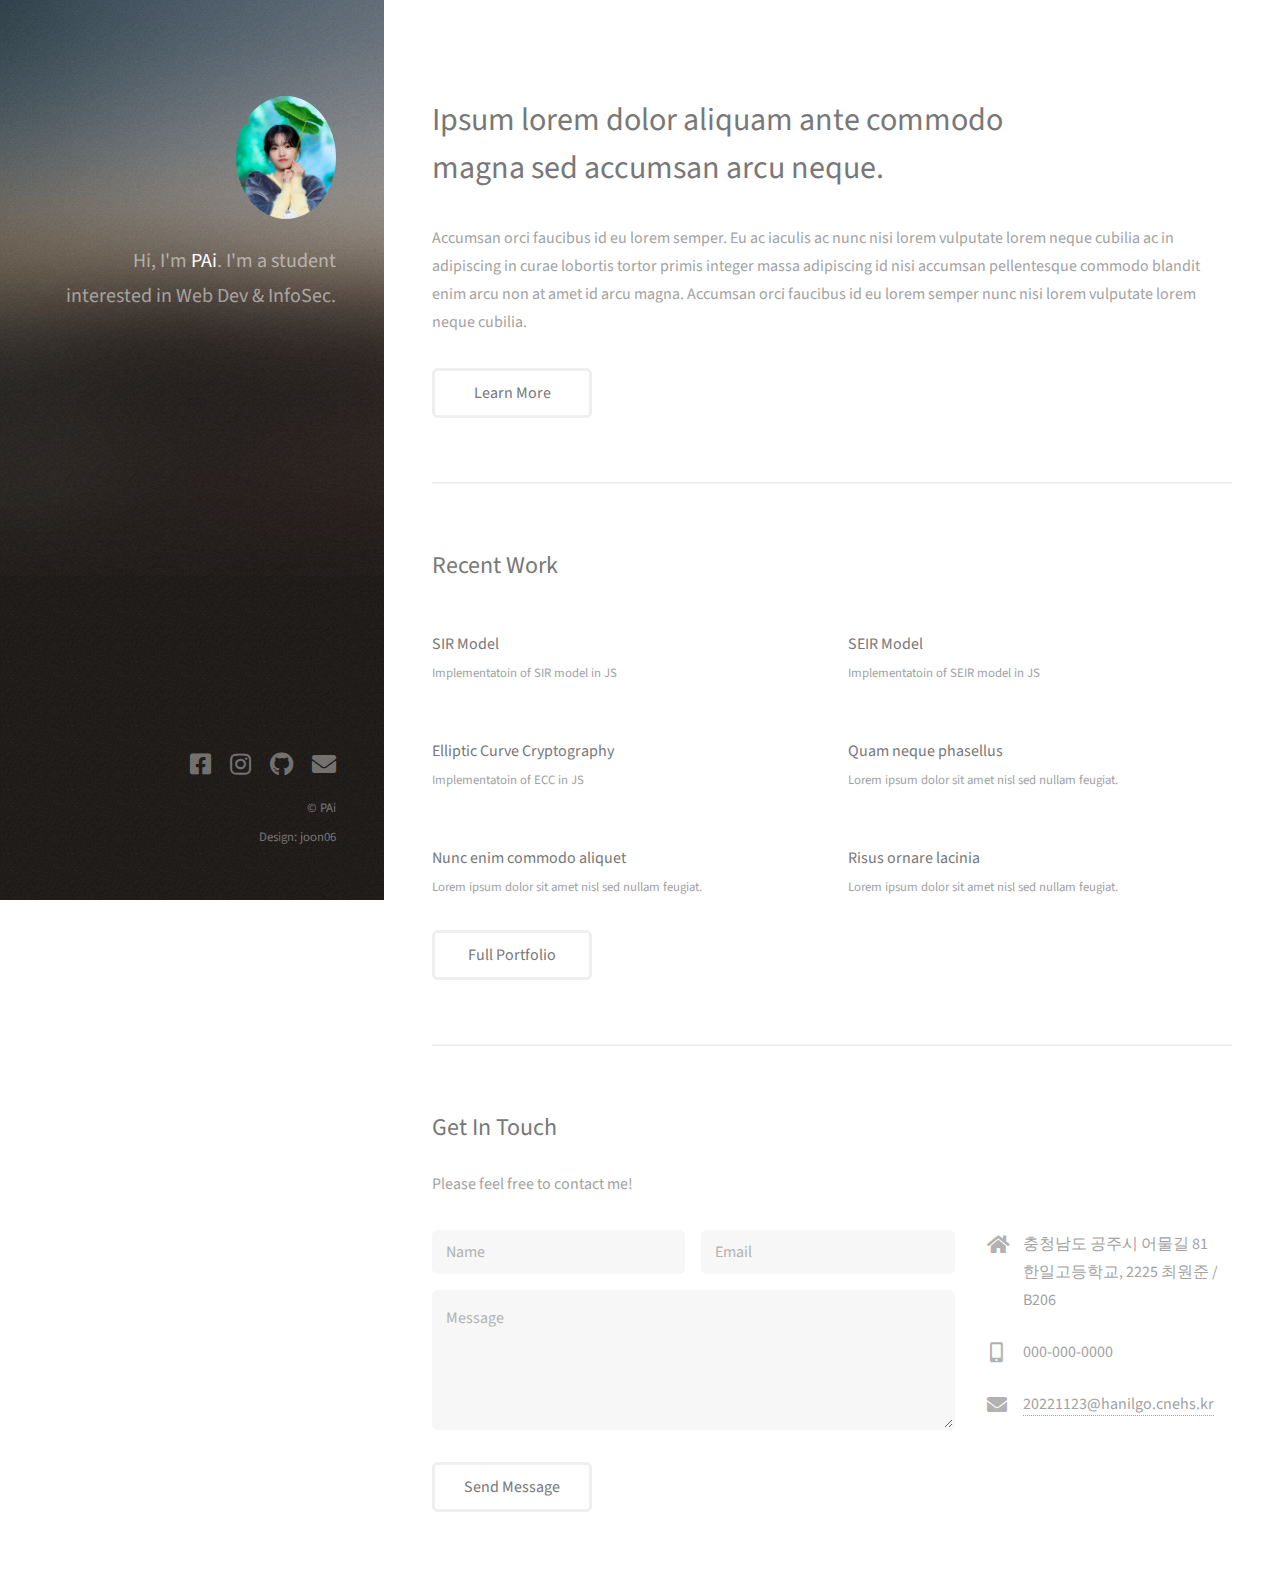
==== commit db192c10: "Update HTML" ====
--- a/Main Page/index.html
+++ b/Main Page/index.html
@@ -17,8 +17,9 @@
 			<header id="header">
 				<div class="inner">
 					<a href="./index.html" class="image avatar"><img src="images/profileImage1.jpeg" alt="Profile Image" /></a>
-					<h1>Hi, I'm <strong>PAi</strong>. I'm a student<br/>
-					interested in Web Dev & InfoSec.<br/>
+					<h1>Hi, I'm <strong>PAi</strong>.<br/>
+					I'm a student interested in<br/>
+					Web Dev & InfoSec.
 					</h1>
 				</div>
 			</header>
@@ -44,18 +45,18 @@
 						<div class="row">
 							<article class="col-6 col-12-xsmall work-item">
 								<a href="images/fulls/01.jpg" class="image fit thumb"><img src="images/thumbs/01.jpg" alt="" /></a>
-								<h3>Magna sed consequat tempus</h3>
-								<p>Lorem ipsum dolor sit amet nisl sed nullam feugiat.</p>
+								<h3>SIR Model</h3>
+								<p>Implementatoin of SIR model in JS</p>
 							</article>
 							<article class="col-6 col-12-xsmall work-item">
 								<a href="images/fulls/02.jpg" class="image fit thumb"><img src="images/thumbs/02.jpg" alt="" /></a>
-								<h3>Ultricies lacinia interdum</h3>
-								<p>Lorem ipsum dolor sit amet nisl sed nullam feugiat.</p>
+								<h3>SEIR Model</h3>
+								<p>Implementatoin of SEIR model in JS</p>
 							</article>
 							<article class="col-6 col-12-xsmall work-item">
 								<a href="images/fulls/03.jpg" class="image fit thumb"><img src="images/thumbs/03.jpg" alt="" /></a>
-								<h3>Tortor metus commodo</h3>
-								<p>Lorem ipsum dolor sit amet nisl sed nullam feugiat.</p>
+								<h3>Elliptic Curve Cryptography</h3>
+								<p>Implementatoin of ECC in JS</p>
 							</article>
 							<article class="col-6 col-12-xsmall work-item">
 								<a href="images/fulls/04.jpg" class="image fit thumb"><img src="images/thumbs/04.jpg" alt="" /></a>
@@ -81,7 +82,7 @@
 				<!-- Three -->
 					<section id="three">
 						<h2>Get In Touch</h2>
-						<p>Accumsan pellentesque commodo blandit enim arcu non at amet id arcu magna. Accumsan orci faucibus id eu lorem semper nunc nisi lorem vulputate lorem neque lorem ipsum dolor.</p>
+						<p>Please feel free to contact me!</p>
 						<div class="row">
 							<div class="col-8 col-12-small">
 								<form method="post" action="#">
@@ -99,9 +100,8 @@
 								<ul class="labeled-icons">
 									<li>
 										<h3 class="icon solid fa-home"><span class="label">Address</span></h3>
-										1234 Somewhere Rd.<br />
-										Nashville, TN 00000<br />
-										United States
+										충청남도 공주시 어물길 81<br />
+										한일고등학교, 2225 최원준 / B206<br />
 									</li>
 									<li>
 										<h3 class="icon solid fa-mobile-alt"><span class="label">Phone</span></h3>
@@ -109,7 +109,7 @@
 									</li>
 									<li>
 										<h3 class="icon solid fa-envelope"><span class="label">Email</span></h3>
-										<a href="#">hello@untitled.tld</a>
+										<a href="mailto:20221123@hanilgo.cnehs.kr">20221123@hanilgo.cnehs.kr</a>
 									</li>
 								</ul>
 							</div>
@@ -440,10 +440,10 @@
 			<footer id="footer">
 				<div class="inner">
 					<ul class="icons">
-						<li><a href="#" class="icon brands fa-twitter"><span class="label">Twitter</span></a></li>
-						<li><a href="#" class="icon brands fa-github"><span class="label">Github</span></a></li>
-						<li><a href="#" class="icon brands fa-dribbble"><span class="label">Dribbble</span></a></li>
-						<li><a href="#" class="icon solid fa-envelope"><span class="label">Email</span></a></li>
+						<li><a href="https://www.facebook.com/profile.php?id=100013101102822" class="icon brands fa-facebook-square"><span class="label">Facebook</span></a></li>
+						<li><a href="https://www.instagram.com/joon_2_06" class="icon brands fa-instagram"><span class="label">Instagram</span></a></li>
+						<li><a href="https://github.com/joony06" class="icon brands fa-github"><span class="label">Github</span></a></li>
+						<li><a href="mailto:20221123@hanilgo.cnehs.kr" class="icon solid fa-envelope"><span class="label">Email</span></a></li>
 					</ul>
 					<ul class="copyright">
 						<li>&copy; PAi</li><li>Design: joon06</li>
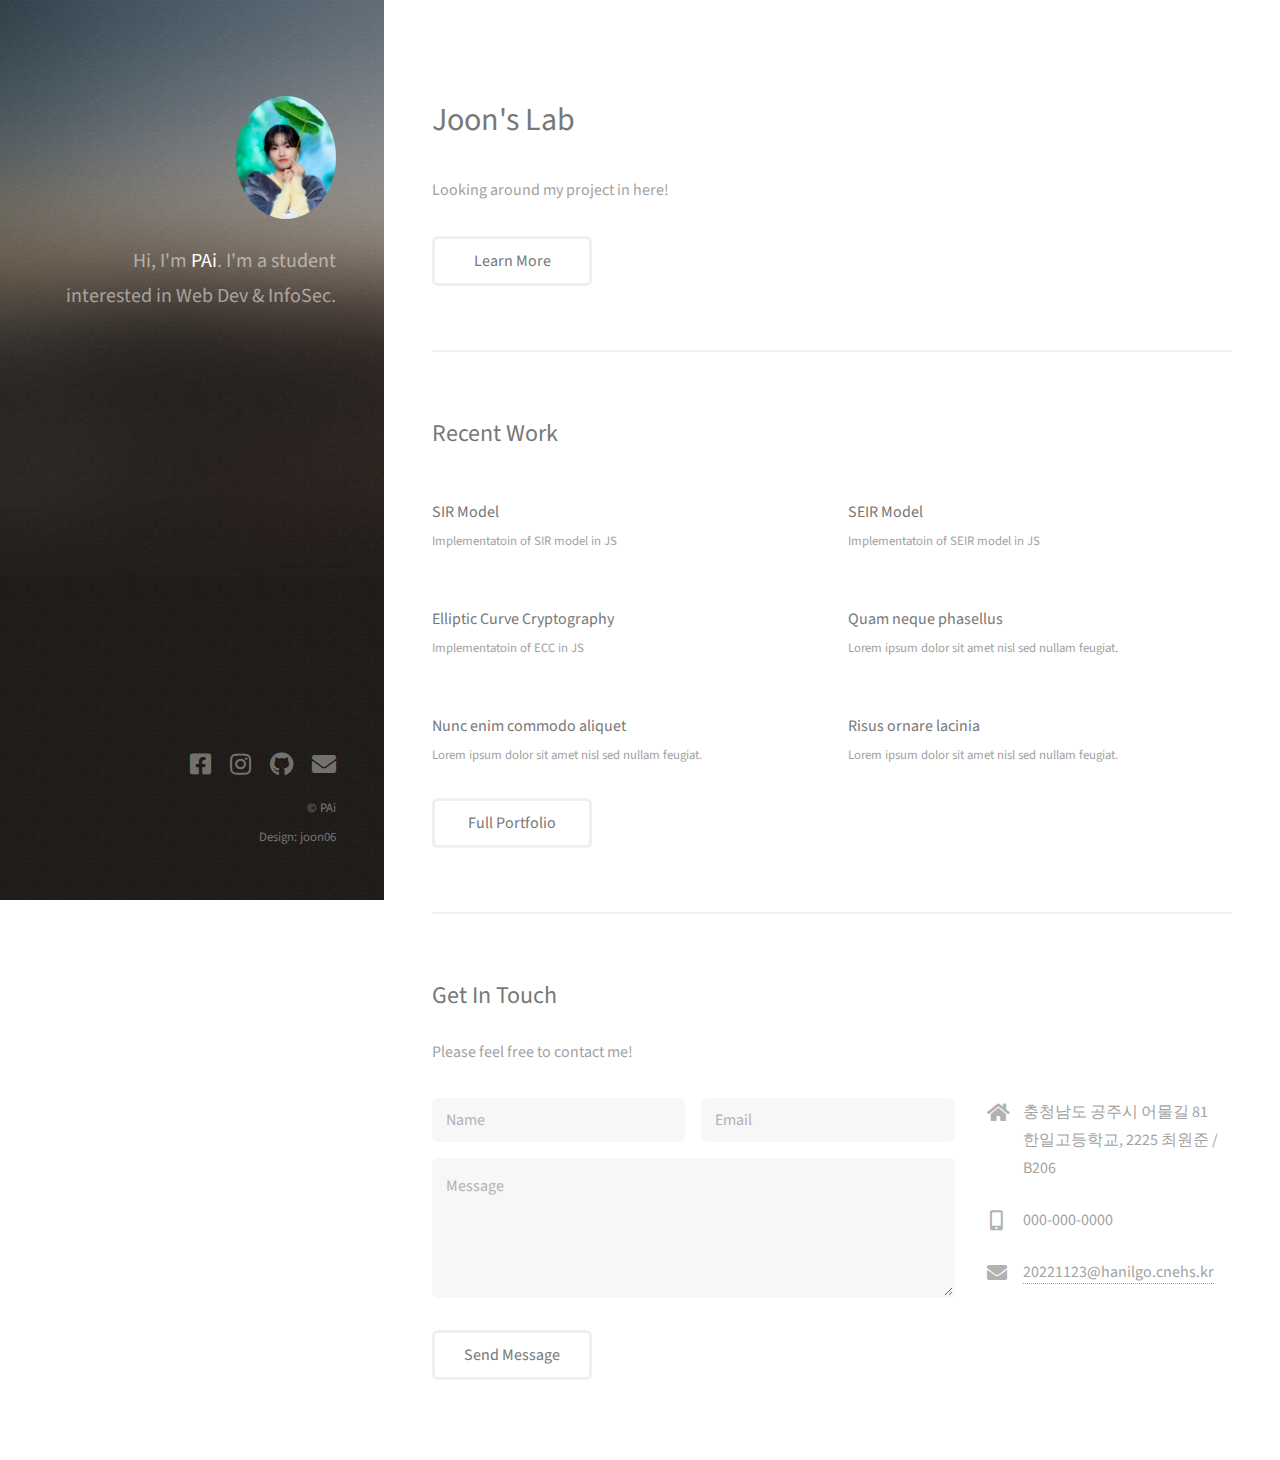
==== commit 41955467: "Update HTML" ====
--- a/Main Page/index.html
+++ b/Main Page/index.html
@@ -6,7 +6,7 @@
 -->
 <html>
 	<head>
-		<title>Strata by HTML5 UP</title>
+		<title>Joon's Lab</title>
 		<meta charset="utf-8" />
 		<meta name="viewport" content="width=device-width, initial-scale=1, user-scalable=no" />
 		<link rel="stylesheet" href="assets/css/main.css" />
@@ -30,10 +30,9 @@
 				<!-- One -->
 					<section id="one">
 						<header class="major">
-							<h2>Ipsum lorem dolor aliquam ante commodo<br />
-							magna sed accumsan arcu neque.</h2>
+							<h2>Joon's Lab</h2>
 						</header>
-						<p>Accumsan orci faucibus id eu lorem semper. Eu ac iaculis ac nunc nisi lorem vulputate lorem neque cubilia ac in adipiscing in curae lobortis tortor primis integer massa adipiscing id nisi accumsan pellentesque commodo blandit enim arcu non at amet id arcu magna. Accumsan orci faucibus id eu lorem semper nunc nisi lorem vulputate lorem neque cubilia.</p>
+						<p>Looking around my project in here!</p>
 						<ul class="actions">
 							<li><a href="#" class="button">Learn More</a></li>
 						</ul>
@@ -109,7 +108,7 @@
 									</li>
 									<li>
 										<h3 class="icon solid fa-envelope"><span class="label">Email</span></h3>
-										<a href="mailto:20221123@hanilgo.cnehs.kr">20221123@hanilgo.cnehs.kr</a>
+										<a href="mailto:20221123@hanilgo.cnehs.kr" target="_blank">20221123@hanilgo.cnehs.kr</a>
 									</li>
 								</ul>
 							</div>
@@ -440,10 +439,10 @@
 			<footer id="footer">
 				<div class="inner">
 					<ul class="icons">
-						<li><a href="https://www.facebook.com/profile.php?id=100013101102822" class="icon brands fa-facebook-square"><span class="label">Facebook</span></a></li>
-						<li><a href="https://www.instagram.com/joon_2_06" class="icon brands fa-instagram"><span class="label">Instagram</span></a></li>
-						<li><a href="https://github.com/joony06" class="icon brands fa-github"><span class="label">Github</span></a></li>
-						<li><a href="mailto:20221123@hanilgo.cnehs.kr" class="icon solid fa-envelope"><span class="label">Email</span></a></li>
+						<li><a href="https://www.facebook.com/profile.php?id=100013101102822" class="icon brands fa-facebook-square" target="_blank"><span class="label">Facebook</span></a></li>
+						<li><a href="https://www.instagram.com/joon_2_06" class="icon brands fa-instagram" target="_blank"><span class="label">Instagram</span></a></li>
+						<li><a href="https://github.com/joony06" class="icon brands fa-github" target="_blank"><span class="label">Github</span></a></li>
+						<li><a href="mailto:20221123@hanilgo.cnehs.kr" class="icon solid fa-envelope" target="_blank"><span class="label">Email</span></a></li>
 					</ul>
 					<ul class="copyright">
 						<li>&copy; PAi</li><li>Design: joon06</li>
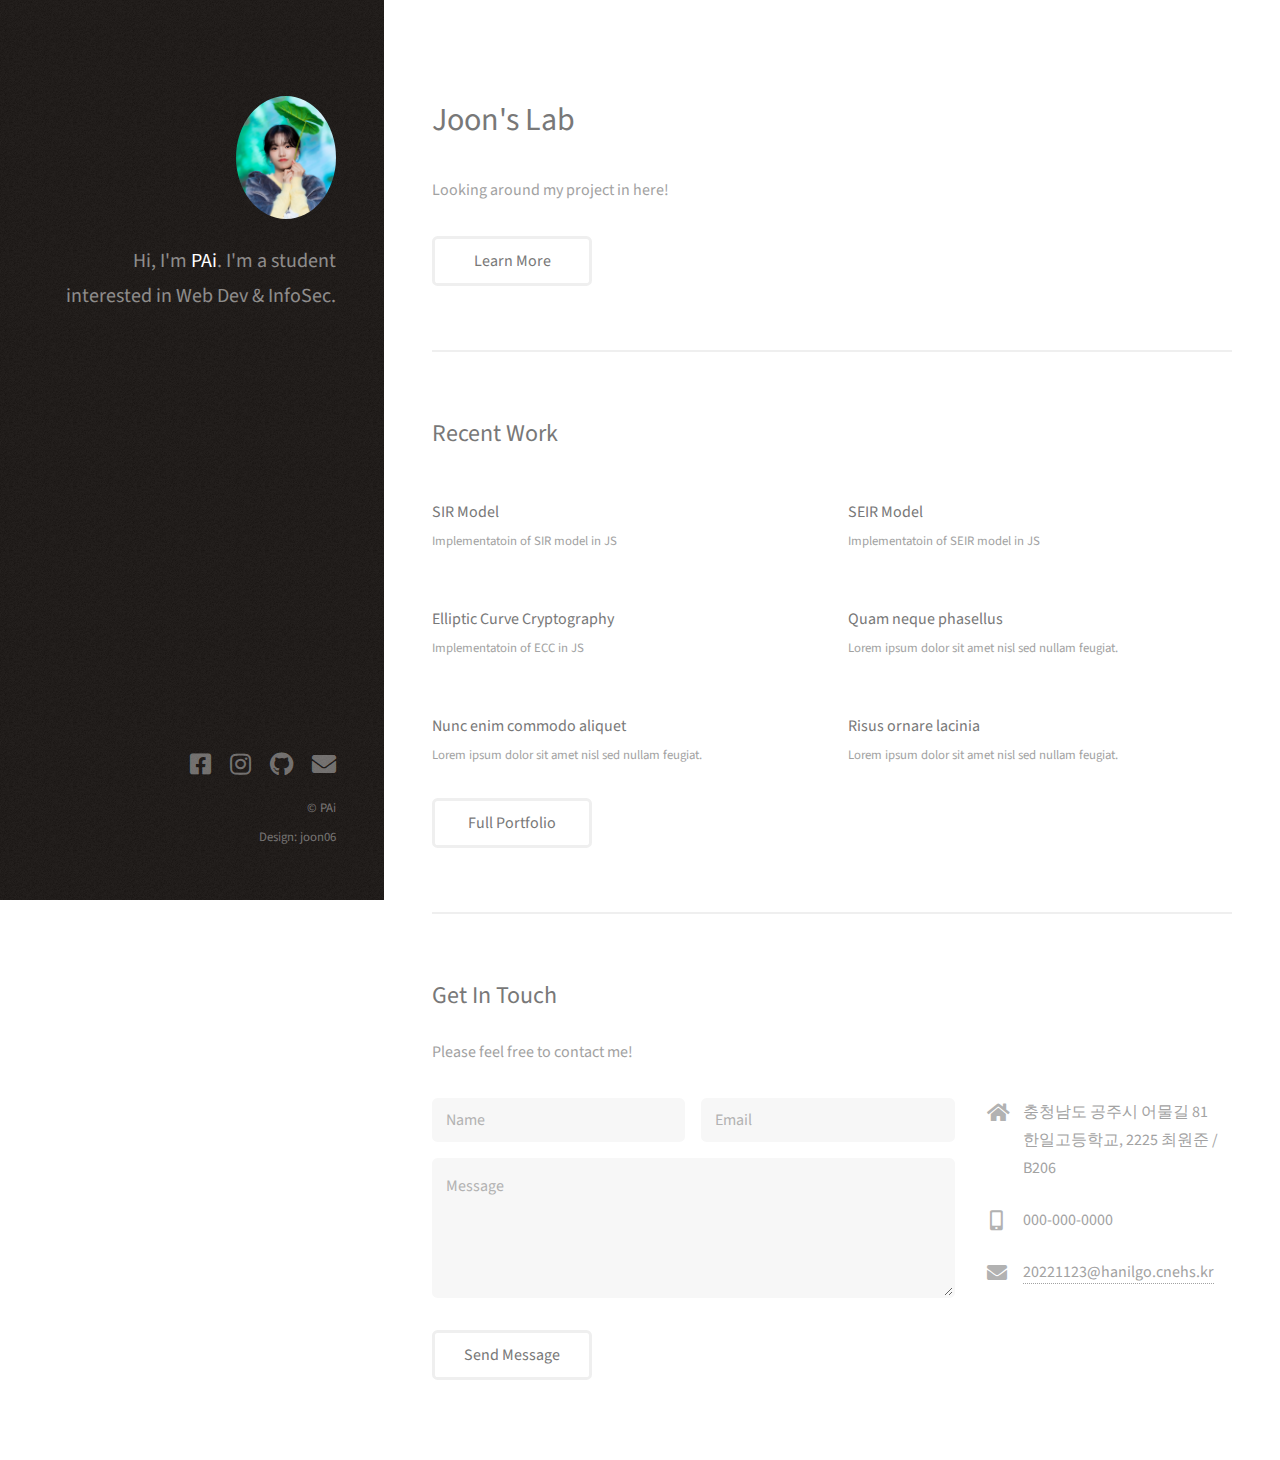
==== commit ba678e26: "Add AJAX" ====
--- a/Main Page/index.html
+++ b/Main Page/index.html
@@ -9,6 +9,7 @@
 		<title>Joon's Lab</title>
 		<meta charset="utf-8" />
 		<meta name="viewport" content="width=device-width, initial-scale=1, user-scalable=no" />
+		<script src="https://ajax.googleapis.com/ajax/libs/jquery/3.2.1/jquery.min.js"></script>
 		<link rel="stylesheet" href="assets/css/main.css" />
 	</head>
 	<body class="is-preload">
@@ -457,6 +458,6 @@
 			<script src="assets/js/breakpoints.min.js"></script>
 			<script src="assets/js/util.js"></script>
 			<script src="assets/js/main.js"></script>
-
+			<script src="assets/js/app.js"></script>
 	</body>
 </html>--- a/Main Page/assets/css/main.css
+++ b/Main Page/assets/css/main.css
@@ -2593,7 +2593,7 @@
 		justify-content: space-between;
 		background-color: #1f1815;
 		background-attachment: scroll,								scroll;
-		background-image: url("images/overlay.png"), url("../../images/bg.jpg");
+		background-image: url("images/overlay.png"), url("../../images/bg4.jpg");
 		background-position: top left,							top left;
 		background-repeat: repeat,								no-repeat;
 		background-size: auto,								150%;
@@ -3078,7 +3078,7 @@
 			#footer {
 				background-attachment: scroll;
 				background-color: #1f1815;
-				background-image: url("images/overlay.png"), url("../../images/bg.jpg");
+				background-image: url("images/overlay.png"), url("../../images/bg4.jpg");
 				background-position: top left,						bottom center;
 				background-repeat: repeat,							no-repeat;
 				background-size: auto,							cover;
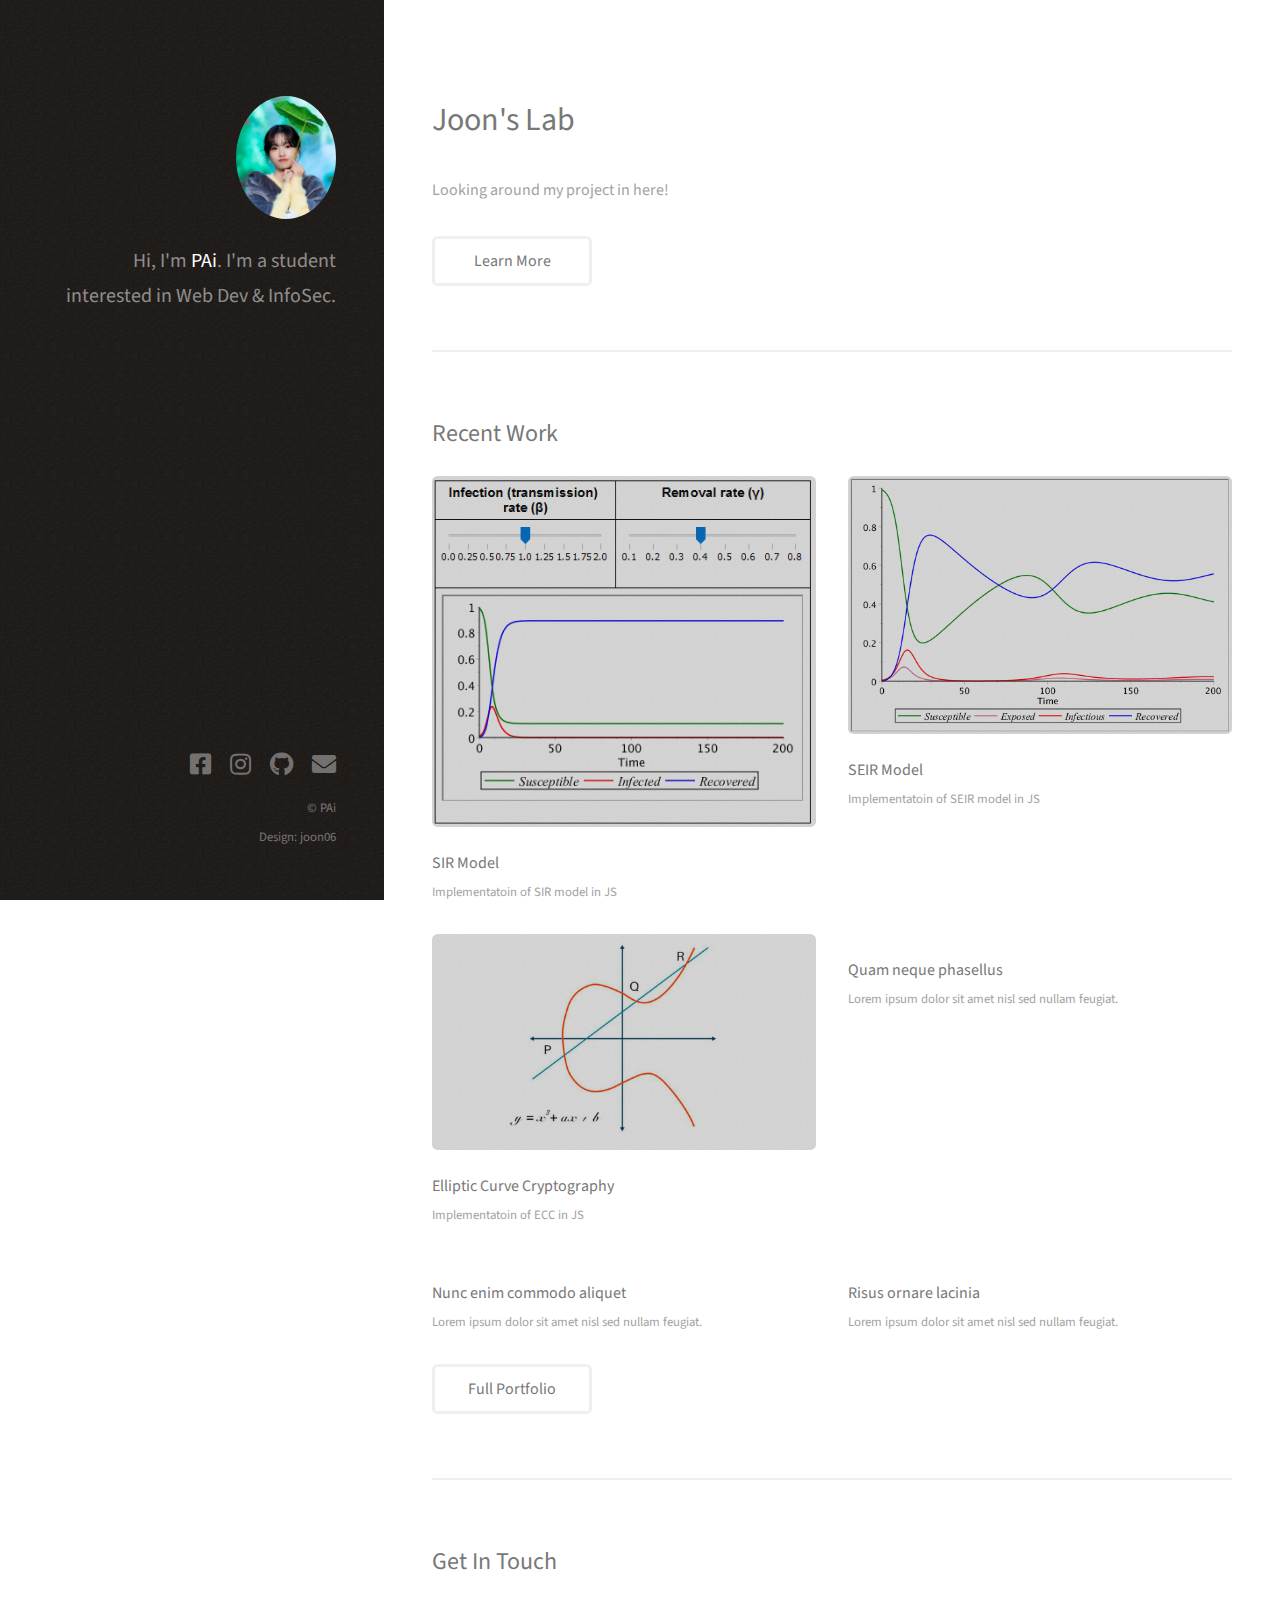
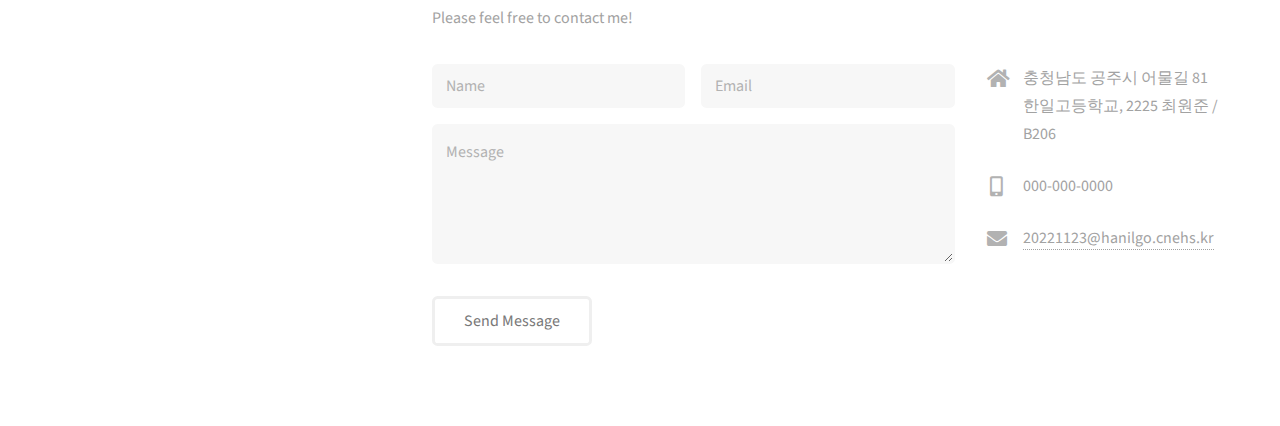
==== commit 85868eb9: "Update HTML" ====
--- a/Main Page/index.html
+++ b/Main Page/index.html
@@ -44,17 +44,17 @@
 						<h2>Recent Work</h2>
 						<div class="row">
 							<article class="col-6 col-12-xsmall work-item">
-								<a href="images/fulls/01.jpg" class="image fit thumb"><img src="images/thumbs/01.jpg" alt="" /></a>
+								<a href="images/fulls/01.jpg" class="image fit thumb"><img src="images/thumbs/SIR.png" alt="" /></a>
 								<h3>SIR Model</h3>
 								<p>Implementatoin of SIR model in JS</p>
 							</article>
 							<article class="col-6 col-12-xsmall work-item">
-								<a href="images/fulls/02.jpg" class="image fit thumb"><img src="images/thumbs/02.jpg" alt="" /></a>
+								<a href="images/fulls/02.jpg" class="image fit thumb"><img src="images/thumbs/SEIR.png" alt="" /></a>
 								<h3>SEIR Model</h3>
 								<p>Implementatoin of SEIR model in JS</p>
 							</article>
 							<article class="col-6 col-12-xsmall work-item">
-								<a href="images/fulls/03.jpg" class="image fit thumb"><img src="images/thumbs/03.jpg" alt="" /></a>
+								<a href="images/fulls/03.jpg" class="image fit thumb"><img src="images/thumbs/ECC.png" alt="" /></a>
 								<h3>Elliptic Curve Cryptography</h3>
 								<p>Implementatoin of ECC in JS</p>
 							</article>
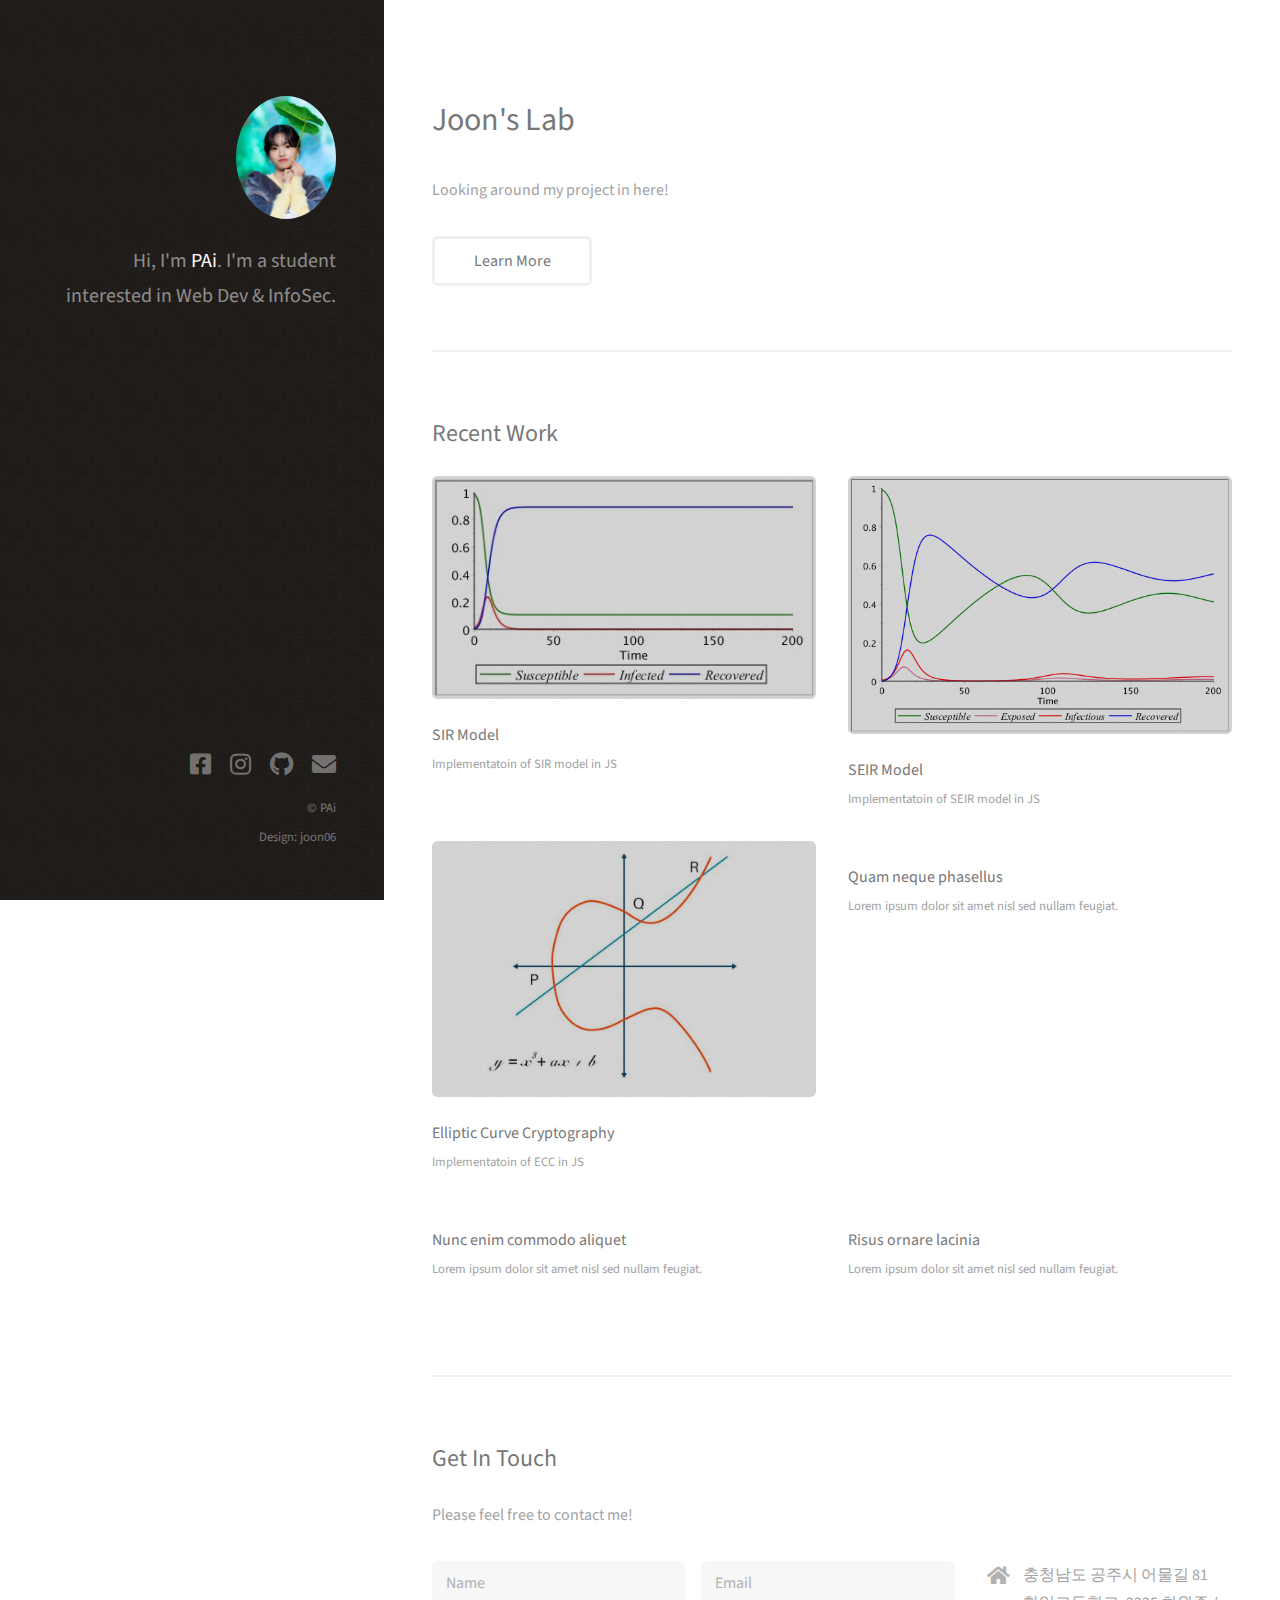
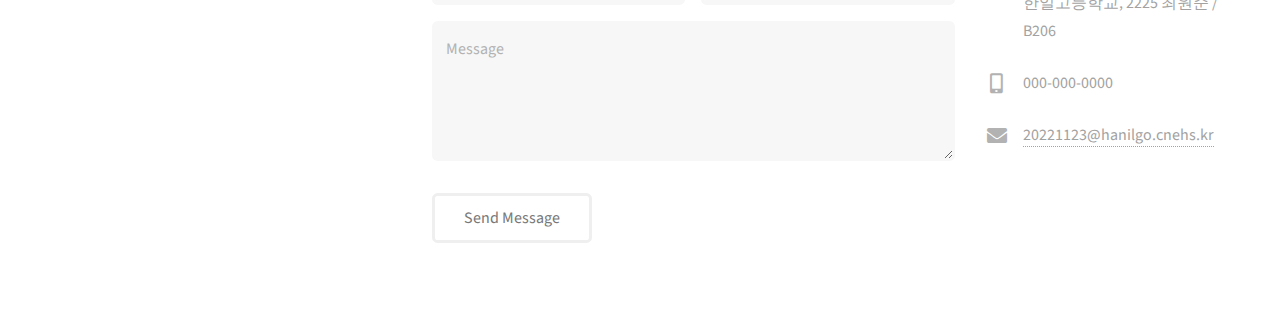
==== commit 55c88d0c: "Update HTML" ====
--- a/Main Page/index.html
+++ b/Main Page/index.html
@@ -44,7 +44,7 @@
 						<h2>Recent Work</h2>
 						<div class="row">
 							<article class="col-6 col-12-xsmall work-item">
-								<a href="images/fulls/01.jpg" class="image fit thumb"><img src="images/thumbs/SIR.png" alt="" /></a>
+								<a href="images/fulls/01.jpg" class="image fit thumb"><img src="images/thumbs/SIR.jpeg" alt="" /></a>
 								<h3>SIR Model</h3>
 								<p>Implementatoin of SIR model in JS</p>
 							</article>
@@ -54,7 +54,7 @@
 								<p>Implementatoin of SEIR model in JS</p>
 							</article>
 							<article class="col-6 col-12-xsmall work-item">
-								<a href="images/fulls/03.jpg" class="image fit thumb"><img src="images/thumbs/ECC.png" alt="" /></a>
+								<a href="images/fulls/03.jpg" class="image fit thumb"><img src="images/thumbs/ECC.jpeg" alt="" /></a>
 								<h3>Elliptic Curve Cryptography</h3>
 								<p>Implementatoin of ECC in JS</p>
 							</article>
@@ -75,7 +75,7 @@
 							</article>
 						</div>
 						<ul class="actions">
-							<li><a href="#" class="button">Full Portfolio</a></li>
+							<!-- <li><a href="#" class="button">Full Portfolio</a></li> -->
 						</ul>
 					</section>
 
@@ -115,325 +115,6 @@
 							</div>
 						</div>
 					</section>
-
-				<!-- Four -->
-				<!--
-					<section id="four">
-						<h2>Elements</h2>
-
-						<section>
-							<h4>Text</h4>
-							<p>This is <b>bold</b> and this is <strong>strong</strong>. This is <i>italic</i> and this is <em>emphasized</em>.
-							This is <sup>superscript</sup> text and this is <sub>subscript</sub> text.
-							This is <u>underlined</u> and this is code: <code>for (;;) { ... }</code>. Finally, <a href="#">this is a link</a>.</p>
-							<hr />
-							<header>
-								<h4>Heading with a Subtitle</h4>
-								<p>Lorem ipsum dolor sit amet nullam id egestas urna aliquam</p>
-							</header>
-							<p>Nunc lacinia ante nunc ac lobortis. Interdum adipiscing gravida odio porttitor sem non mi integer non faucibus ornare mi ut ante amet placerat aliquet. Volutpat eu sed ante lacinia sapien lorem accumsan varius montes viverra nibh in adipiscing blandit tempus accumsan.</p>
-							<header>
-								<h5>Heading with a Subtitle</h5>
-								<p>Lorem ipsum dolor sit amet nullam id egestas urna aliquam</p>
-							</header>
-							<p>Nunc lacinia ante nunc ac lobortis. Interdum adipiscing gravida odio porttitor sem non mi integer non faucibus ornare mi ut ante amet placerat aliquet. Volutpat eu sed ante lacinia sapien lorem accumsan varius montes viverra nibh in adipiscing blandit tempus accumsan.</p>
-							<hr />
-							<h2>Heading Level 2</h2>
-							<h3>Heading Level 3</h3>
-							<h4>Heading Level 4</h4>
-							<h5>Heading Level 5</h5>
-							<h6>Heading Level 6</h6>
-							<hr />
-							<h5>Blockquote</h5>
-							<blockquote>Fringilla nisl. Donec accumsan interdum nisi, quis tincidunt felis sagittis eget tempus euismod. Vestibulum ante ipsum primis in faucibus vestibulum. Blandit adipiscing eu felis iaculis volutpat ac adipiscing accumsan faucibus. Vestibulum ante ipsum primis in faucibus lorem ipsum dolor sit amet nullam adipiscing eu felis.</blockquote>
-							<h5>Preformatted</h5>
-							<pre><code>i = 0;
-
-while (!deck.isInOrder()) {
-print 'Iteration ' + i;
-deck.shuffle();
-i++;
-}
-
-print 'It took ' + i + ' iterations to sort the deck.';</code></pre>
-						</section>
-
-						<section>
-							<h4>Lists</h4>
-							<div class="row">
-								<div class="col-6 col-12-xsmall">
-									<h5>Unordered</h5>
-									<ul>
-										<li>Dolor pulvinar etiam magna etiam.</li>
-										<li>Sagittis adipiscing lorem eleifend.</li>
-										<li>Felis enim feugiat dolore viverra.</li>
-									</ul>
-									<h5>Alternate</h5>
-									<ul class="alt">
-										<li>Dolor pulvinar etiam magna etiam.</li>
-										<li>Sagittis adipiscing lorem eleifend.</li>
-										<li>Felis enim feugiat dolore viverra.</li>
-									</ul>
-								</div>
-								<div class="col-6 col-12-xsmall">
-									<h5>Ordered</h5>
-									<ol>
-										<li>Dolor pulvinar etiam magna etiam.</li>
-										<li>Etiam vel felis at lorem sed viverra.</li>
-										<li>Felis enim feugiat dolore viverra.</li>
-										<li>Dolor pulvinar etiam magna etiam.</li>
-										<li>Etiam vel felis at lorem sed viverra.</li>
-										<li>Felis enim feugiat dolore viverra.</li>
-									</ol>
-									<h5>Icons</h5>
-									<ul class="icons">
-										<li><a href="#" class="icon brands fa-twitter"><span class="label">Twitter</span></a></li>
-										<li><a href="#" class="icon brands fa-facebook-f"><span class="label">Facebook</span></a></li>
-										<li><a href="#" class="icon brands fa-instagram"><span class="label">Instagram</span></a></li>
-										<li><a href="#" class="icon brands fa-github"><span class="label">Github</span></a></li>
-										<li><a href="#" class="icon brands fa-dribbble"><span class="label">Dribbble</span></a></li>
-										<li><a href="#" class="icon brands fa-tumblr"><span class="label">Tumblr</span></a></li>
-									</ul>
-								</div>
-							</div>
-							<h5>Actions</h5>
-							<ul class="actions">
-								<li><a href="#" class="button primary">Default</a></li>
-								<li><a href="#" class="button">Default</a></li>
-							</ul>
-							<ul class="actions small">
-								<li><a href="#" class="button primary small">Small</a></li>
-								<li><a href="#" class="button small">Small</a></li>
-							</ul>
-							<div class="row">
-								<div class="col-6 col-12-small">
-									<ul class="actions stacked">
-										<li><a href="#" class="button primary">Default</a></li>
-										<li><a href="#" class="button">Default</a></li>
-									</ul>
-								</div>
-								<div class="col-6 col-12-small">
-									<ul class="actions stacked">
-										<li><a href="#" class="button primary small">Small</a></li>
-										<li><a href="#" class="button small">Small</a></li>
-									</ul>
-								</div>
-								<div class="col-6 col-12-small">
-									<ul class="actions stacked">
-										<li><a href="#" class="button primary fit">Default</a></li>
-										<li><a href="#" class="button fit">Default</a></li>
-									</ul>
-								</div>
-								<div class="col-6 col-12-small">
-									<ul class="actions stacked">
-										<li><a href="#" class="button primary small fit">Small</a></li>
-										<li><a href="#" class="button small fit">Small</a></li>
-									</ul>
-								</div>
-							</div>
-						</section>
-
-						<section>
-							<h4>Table</h4>
-							<h5>Default</h5>
-							<div class="table-wrapper">
-								<table>
-									<thead>
-										<tr>
-											<th>Name</th>
-											<th>Description</th>
-											<th>Price</th>
-										</tr>
-									</thead>
-									<tbody>
-										<tr>
-											<td>Item One</td>
-											<td>Ante turpis integer aliquet porttitor.</td>
-											<td>29.99</td>
-										</tr>
-										<tr>
-											<td>Item Two</td>
-											<td>Vis ac commodo adipiscing arcu aliquet.</td>
-											<td>19.99</td>
-										</tr>
-										<tr>
-											<td>Item Three</td>
-											<td> Morbi faucibus arcu accumsan lorem.</td>
-											<td>29.99</td>
-										</tr>
-										<tr>
-											<td>Item Four</td>
-											<td>Vitae integer tempus condimentum.</td>
-											<td>19.99</td>
-										</tr>
-										<tr>
-											<td>Item Five</td>
-											<td>Ante turpis integer aliquet porttitor.</td>
-											<td>29.99</td>
-										</tr>
-									</tbody>
-									<tfoot>
-										<tr>
-											<td colspan="2"></td>
-											<td>100.00</td>
-										</tr>
-									</tfoot>
-								</table>
-							</div>
-
-							<h5>Alternate</h5>
-							<div class="table-wrapper">
-								<table class="alt">
-									<thead>
-										<tr>
-											<th>Name</th>
-											<th>Description</th>
-											<th>Price</th>
-										</tr>
-									</thead>
-									<tbody>
-										<tr>
-											<td>Item One</td>
-											<td>Ante turpis integer aliquet porttitor.</td>
-											<td>29.99</td>
-										</tr>
-										<tr>
-											<td>Item Two</td>
-											<td>Vis ac commodo adipiscing arcu aliquet.</td>
-											<td>19.99</td>
-										</tr>
-										<tr>
-											<td>Item Three</td>
-											<td> Morbi faucibus arcu accumsan lorem.</td>
-											<td>29.99</td>
-										</tr>
-										<tr>
-											<td>Item Four</td>
-											<td>Vitae integer tempus condimentum.</td>
-											<td>19.99</td>
-										</tr>
-										<tr>
-											<td>Item Five</td>
-											<td>Ante turpis integer aliquet porttitor.</td>
-											<td>29.99</td>
-										</tr>
-									</tbody>
-									<tfoot>
-										<tr>
-											<td colspan="2"></td>
-											<td>100.00</td>
-										</tr>
-									</tfoot>
-								</table>
-							</div>
-						</section>
-
-						<section>
-							<h4>Buttons</h4>
-							<ul class="actions">
-								<li><a href="#" class="button primary">Primary</a></li>
-								<li><a href="#" class="button">Default</a></li>
-							</ul>
-							<ul class="actions">
-								<li><a href="#" class="button large">Large</a></li>
-								<li><a href="#" class="button">Default</a></li>
-								<li><a href="#" class="button small">Small</a></li>
-							</ul>
-							<ul class="actions fit">
-								<li><a href="#" class="button primary fit">Fit</a></li>
-								<li><a href="#" class="button fit">Fit</a></li>
-							</ul>
-							<ul class="actions fit small">
-								<li><a href="#" class="button primary fit small">Fit + Small</a></li>
-								<li><a href="#" class="button fit small">Fit + Small</a></li>
-							</ul>
-							<ul class="actions">
-								<li><a href="#" class="button primary icon solid fa-download">Icon</a></li>
-								<li><a href="#" class="button icon solid fa-download">Icon</a></li>
-							</ul>
-							<ul class="actions">
-								<li><span class="button primary disabled">Primary</span></li>
-								<li><span class="button disabled">Default</span></li>
-							</ul>
-						</section>
-
-						<section>
-							<h4>Form</h4>
-							<form method="post" action="#">
-								<div class="row gtr-uniform gtr-50">
-									<div class="col-6 col-12-xsmall">
-										<input type="text" name="demo-name" id="demo-name" value="" placeholder="Name" />
-									</div>
-									<div class="col-6 col-12-xsmall">
-										<input type="email" name="demo-email" id="demo-email" value="" placeholder="Email" />
-									</div>
-									<div class="col-12">
-										<select name="demo-category" id="demo-category">
-											<option value="">- Category -</option>
-											<option value="1">Manufacturing</option>
-											<option value="1">Shipping</option>
-											<option value="1">Administration</option>
-											<option value="1">Human Resources</option>
-										</select>
-									</div>
-									<div class="col-4 col-12-small">
-										<input type="radio" id="demo-priority-low" name="demo-priority" checked>
-										<label for="demo-priority-low">Low Priority</label>
-									</div>
-									<div class="col-4 col-12-small">
-										<input type="radio" id="demo-priority-normal" name="demo-priority">
-										<label for="demo-priority-normal">Normal Priority</label>
-									</div>
-									<div class="col-4 col-12-small">
-										<input type="radio" id="demo-priority-high" name="demo-priority">
-										<label for="demo-priority-high">High Priority</label>
-									</div>
-									<div class="col-6 col-12-small">
-										<input type="checkbox" id="demo-copy" name="demo-copy">
-										<label for="demo-copy">Email me a copy of this message</label>
-									</div>
-									<div class="col-6 col-12-small">
-										<input type="checkbox" id="demo-human" name="demo-human" checked>
-										<label for="demo-human">I am a human and not a robot</label>
-									</div>
-									<div class="col-12">
-										<textarea name="demo-message" id="demo-message" placeholder="Enter your message" rows="6"></textarea>
-									</div>
-									<div class="col-12">
-										<ul class="actions">
-											<li><input type="submit" value="Send Message" class="primary" /></li>
-											<li><input type="reset" value="Reset" /></li>
-										</ul>
-									</div>
-								</div>
-							</form>
-						</section>
-
-						<section>
-							<h4>Image</h4>
-							<h5>Fit</h5>
-							<div class="box alt">
-								<div class="row gtr-50 gtr-uniform">
-									<div class="col-12"><span class="image fit"><img src="images/fulls/05.jpg" alt="" /></span></div>
-									<div class="col-4"><span class="image fit"><img src="images/thumbs/01.jpg" alt="" /></span></div>
-									<div class="col-4"><span class="image fit"><img src="images/thumbs/02.jpg" alt="" /></span></div>
-									<div class="col-4"><span class="image fit"><img src="images/thumbs/03.jpg" alt="" /></span></div>
-									<div class="col-4"><span class="image fit"><img src="images/thumbs/04.jpg" alt="" /></span></div>
-									<div class="col-4"><span class="image fit"><img src="images/thumbs/05.jpg" alt="" /></span></div>
-									<div class="col-4"><span class="image fit"><img src="images/thumbs/06.jpg" alt="" /></span></div>
-									<div class="col-4"><span class="image fit"><img src="images/thumbs/03.jpg" alt="" /></span></div>
-									<div class="col-4"><span class="image fit"><img src="images/thumbs/02.jpg" alt="" /></span></div>
-									<div class="col-4"><span class="image fit"><img src="images/thumbs/01.jpg" alt="" /></span></div>
-								</div>
-							</div>
-							<h5>Left &amp; Right</h5>
-							<p><span class="image left"><img src="images/avatar.jpg" alt="" /></span>Fringilla nisl. Donec accumsan interdum nisi, quis tincidunt felis sagittis eget. tempus euismod. Vestibulum ante ipsum primis in faucibus vestibulum. Blandit adipiscing eu felis iaculis volutpat ac adipiscing accumsan eu faucibus. Integer ac pellentesque praesent tincidunt felis sagittis eget. tempus euismod. Vestibulum ante ipsum primis in faucibus vestibulum. Blandit adipiscing eu felis iaculis volutpat ac adipiscing accumsan eu faucibus. Integer ac pellentesque praesent. Donec accumsan interdum nisi, quis tincidunt felis sagittis eget. tempus euismod. Vestibulum ante ipsum primis in faucibus vestibulum. Blandit adipiscing eu felis iaculis volutpat ac adipiscing accumsan eu faucibus. Integer ac pellentesque praesent tincidunt felis sagittis eget. tempus euismod. Vestibulum ante ipsum primis in faucibus vestibulum. Blandit adipiscing eu felis iaculis volutpat ac adipiscing accumsan eu faucibus. Integer ac pellentesque praesent.</p>
-							<p><span class="image right"><img src="images/avatar.jpg" alt="" /></span>Fringilla nisl. Donec accumsan interdum nisi, quis tincidunt felis sagittis eget. tempus euismod. Vestibulum ante ipsum primis in faucibus vestibulum. Blandit adipiscing eu felis iaculis volutpat ac adipiscing accumsan eu faucibus. Integer ac pellentesque praesent tincidunt felis sagittis eget. tempus euismod. Vestibulum ante ipsum primis in faucibus vestibulum. Blandit adipiscing eu felis iaculis volutpat ac adipiscing accumsan eu faucibus. Integer ac pellentesque praesent. Donec accumsan interdum nisi, quis tincidunt felis sagittis eget. tempus euismod. Vestibulum ante ipsum primis in faucibus vestibulum. Blandit adipiscing eu felis iaculis volutpat ac adipiscing accumsan eu faucibus. Integer ac pellentesque praesent tincidunt felis sagittis eget. tempus euismod. Vestibulum ante ipsum primis in faucibus vestibulum. Blandit adipiscing eu felis iaculis volutpat ac adipiscing accumsan eu faucibus. Integer ac pellentesque praesent.</p>
-						</section>
-
-					</section>
-				-->
-
 			</div>
 
 		<!-- Footer -->
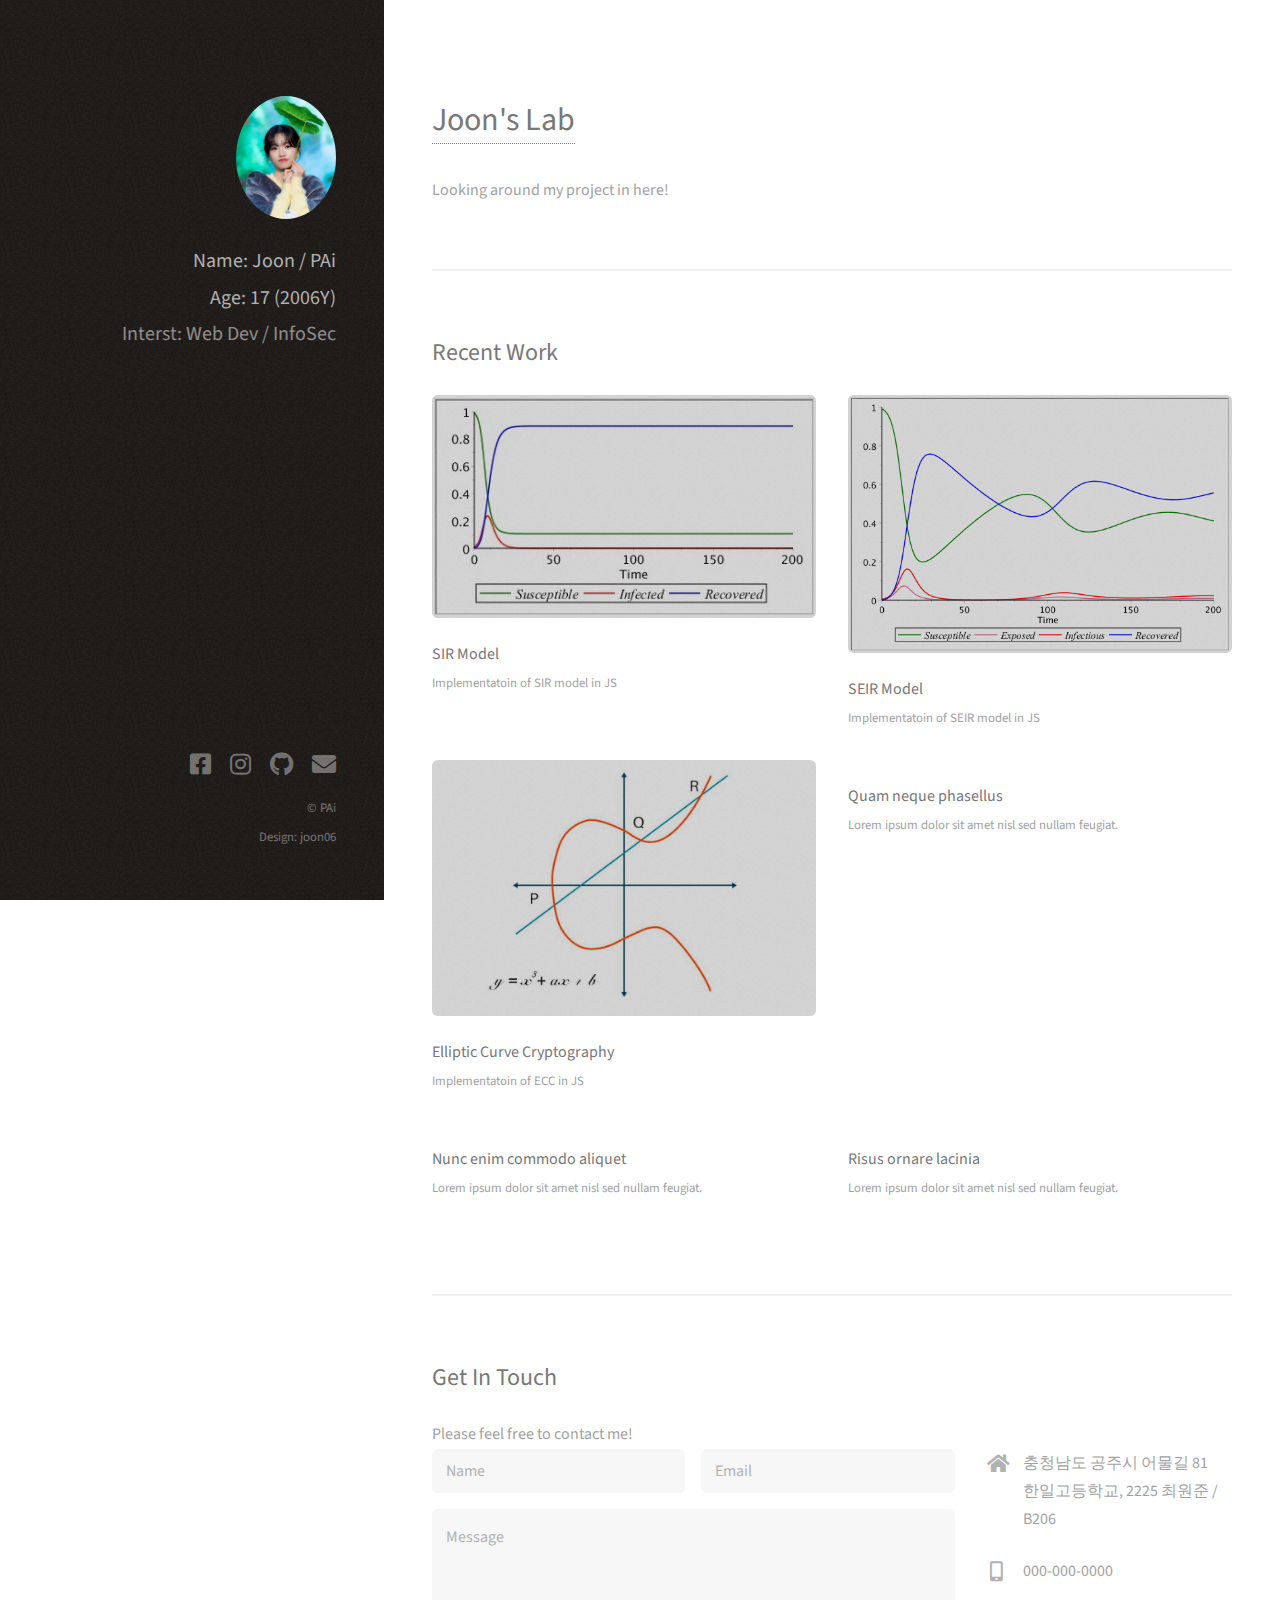
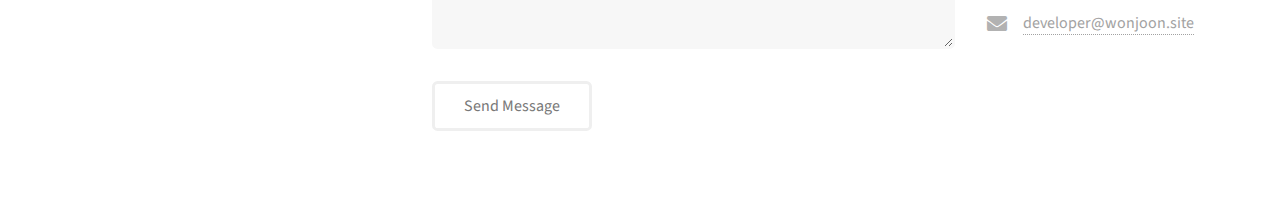
==== commit e9b27450: "Update index.html" ====
--- a/Main Page/index.html
+++ b/Main Page/index.html
@@ -15,15 +15,18 @@
 	<body class="is-preload">
 
 		<!-- Header -->
-			<header id="header">
-				<div class="inner">
-					<a href="./index.html" class="image avatar"><img src="images/profileImage1.jpeg" alt="Profile Image" /></a>
-					<h1>Hi, I'm <strong>PAi</strong>.<br/>
-					I'm a student interested in<br/>
-					Web Dev & InfoSec.
-					</h1>
-				</div>
-			</header>
+		<header id="header">
+			<div class="inner">
+			  <a href="./main.html" class="image avatar"
+				><img src="images/profileImage1.jpeg" alt="Profile Image"
+			  /></a>
+			  <h1>
+				<p>Name: Joon / PAi</p> <br><br><br><br><br><br>
+				<p>Age: 17 (2006Y)</p> <br>
+				Interst: Web Dev / InfoSec
+			  </h1>
+			</div>
+		  </header>
 
 		<!-- Main -->
 			<div id="main">
@@ -31,11 +34,11 @@
 				<!-- One -->
 					<section id="one">
 						<header class="major">
-							<h2>Joon's Lab</h2>
+							<h2><a href="#!main">Joon's Lab</a></h2>
 						</header>
-						<p>Looking around my project in here!</p>
+						<p id="text">Looking around my project in here!</p>
 						<ul class="actions">
-							<li><a href="#" class="button">Learn More</a></li>
+							<!-- <li><a href="#" class="button">Learn More</a></li> -->
 						</ul>
 					</section>
 
@@ -109,7 +112,7 @@
 									</li>
 									<li>
 										<h3 class="icon solid fa-envelope"><span class="label">Email</span></h3>
-										<a href="mailto:20221123@hanilgo.cnehs.kr" target="_blank">20221123@hanilgo.cnehs.kr</a>
+										<a href="mailto:developer@wonjoon.site" target="_blank">developer@wonjoon.site</a>
 									</li>
 								</ul>
 							</div>
@@ -124,7 +127,7 @@
 						<li><a href="https://www.facebook.com/profile.php?id=100013101102822" class="icon brands fa-facebook-square" target="_blank"><span class="label">Facebook</span></a></li>
 						<li><a href="https://www.instagram.com/joon_2_06" class="icon brands fa-instagram" target="_blank"><span class="label">Instagram</span></a></li>
 						<li><a href="https://github.com/joony06" class="icon brands fa-github" target="_blank"><span class="label">Github</span></a></li>
-						<li><a href="mailto:20221123@hanilgo.cnehs.kr" class="icon solid fa-envelope" target="_blank"><span class="label">Email</span></a></li>
+						<li><a href="mailto:developer@wonjoon.site" class="icon solid fa-envelope" target="_blank"><span class="label">Email</span></a></li>
 					</ul>
 					<ul class="copyright">
 						<li>&copy; PAi</li><li>Design: joon06</li>
@@ -139,6 +142,6 @@
 			<script src="assets/js/breakpoints.min.js"></script>
 			<script src="assets/js/util.js"></script>
 			<script src="assets/js/main.js"></script>
-			<script src="assets/js/app.js"></script>
+			<!-- <script src="assets/js/app.js"></script> -->
 	</body>
 </html>--- a/Main Page/assets/css/main.css
+++ b/Main Page/assets/css/main.css
@@ -131,7 +131,7 @@
 	}
 
 	p {
-		margin: 0 0 2em 0;
+		margin: 0 0 0.0625em 0;
 	}
 
 	h1, h2, h3, h4, h5, h6 {
@@ -1767,7 +1767,7 @@
 	header p {
 		color: #b2b2b2;
 		position: relative;
-		margin: 0 0 1.5em 0;
+		margin: 0 0 1.25 0;
 	}
 
 	header h2 + p {
@@ -2779,7 +2779,7 @@
 		padding-bottom: 3em;
 	}
 
-		.poptrox-popup .loader {
+		/*.poptrox-popup .loader {
 			text-decoration: none;
 			-moz-animation: spin 1s linear infinite;
 			-webkit-animation: spin 1s linear infinite;
@@ -2810,7 +2810,7 @@
 
 			.poptrox-popup .loader:before {
 				content: '\f1ce';
-			}
+			}*/
 
 		.poptrox-popup .caption {
 			background: #fff;
